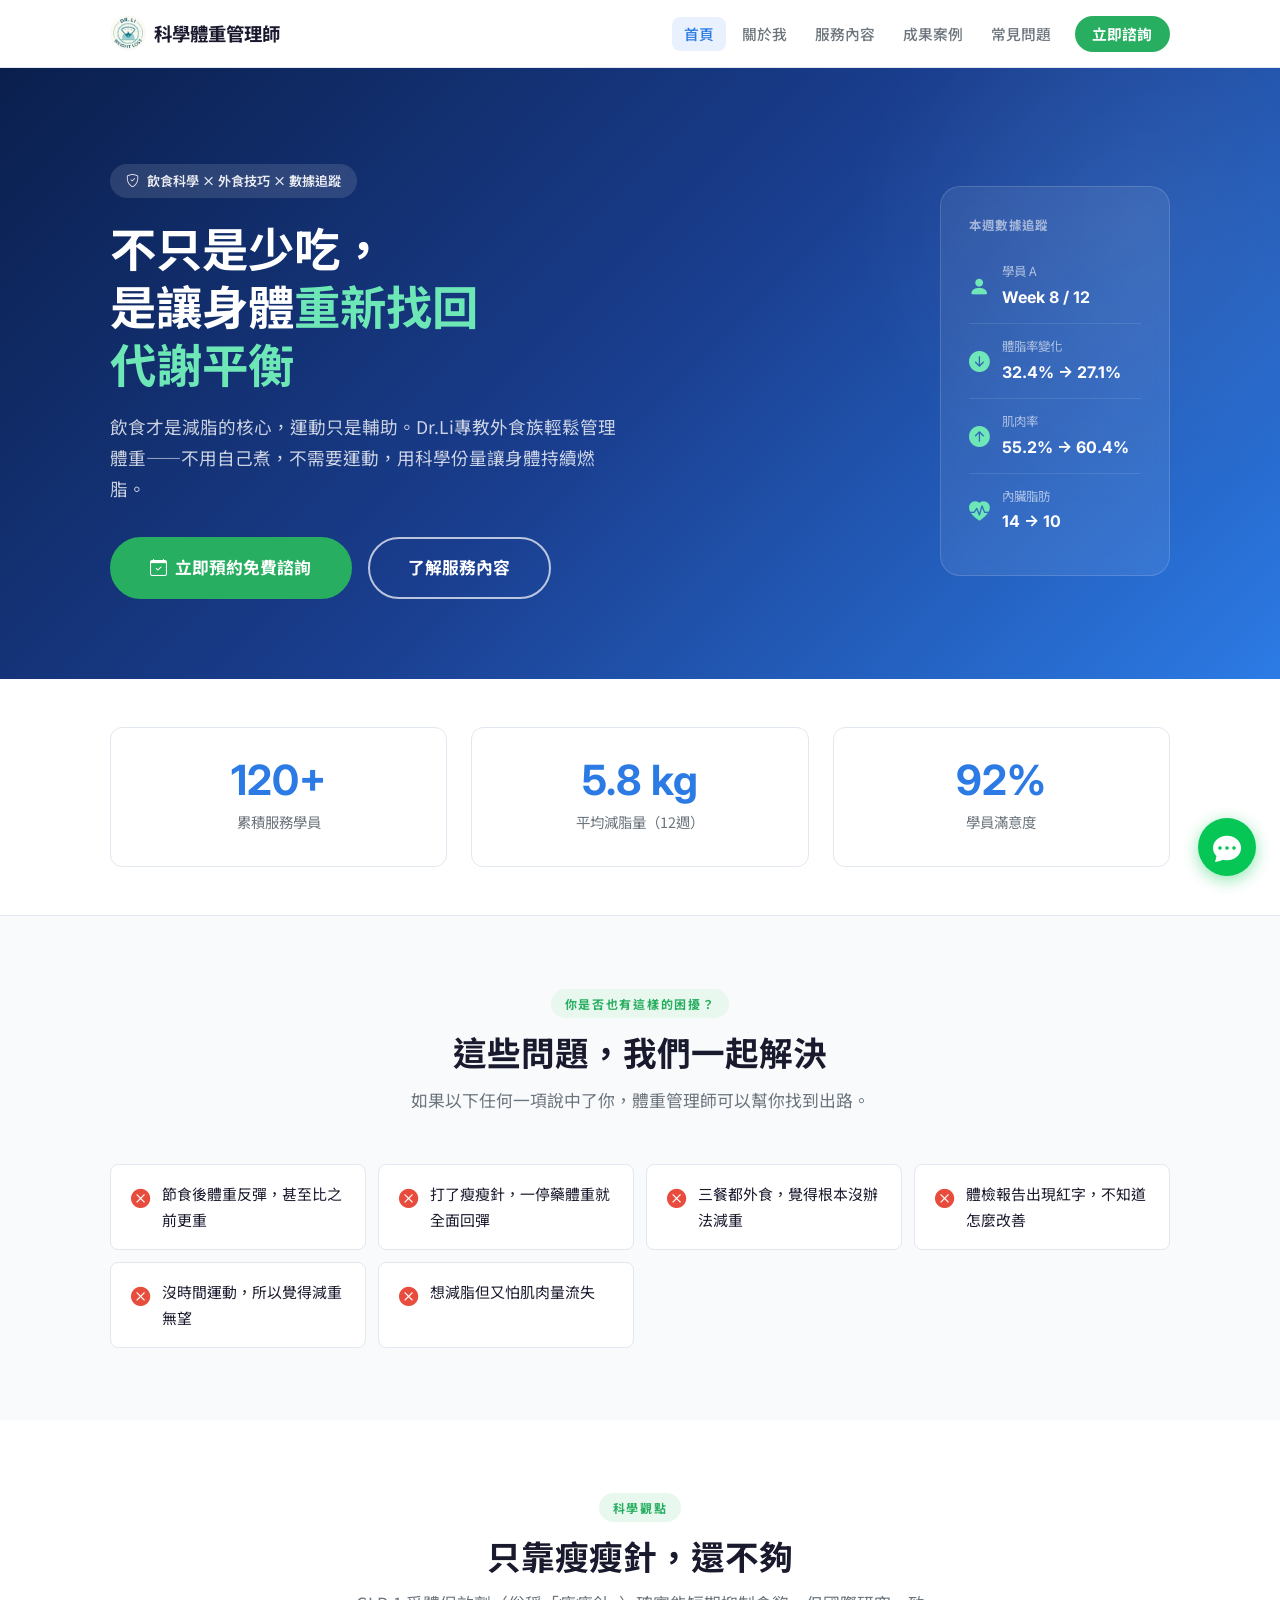
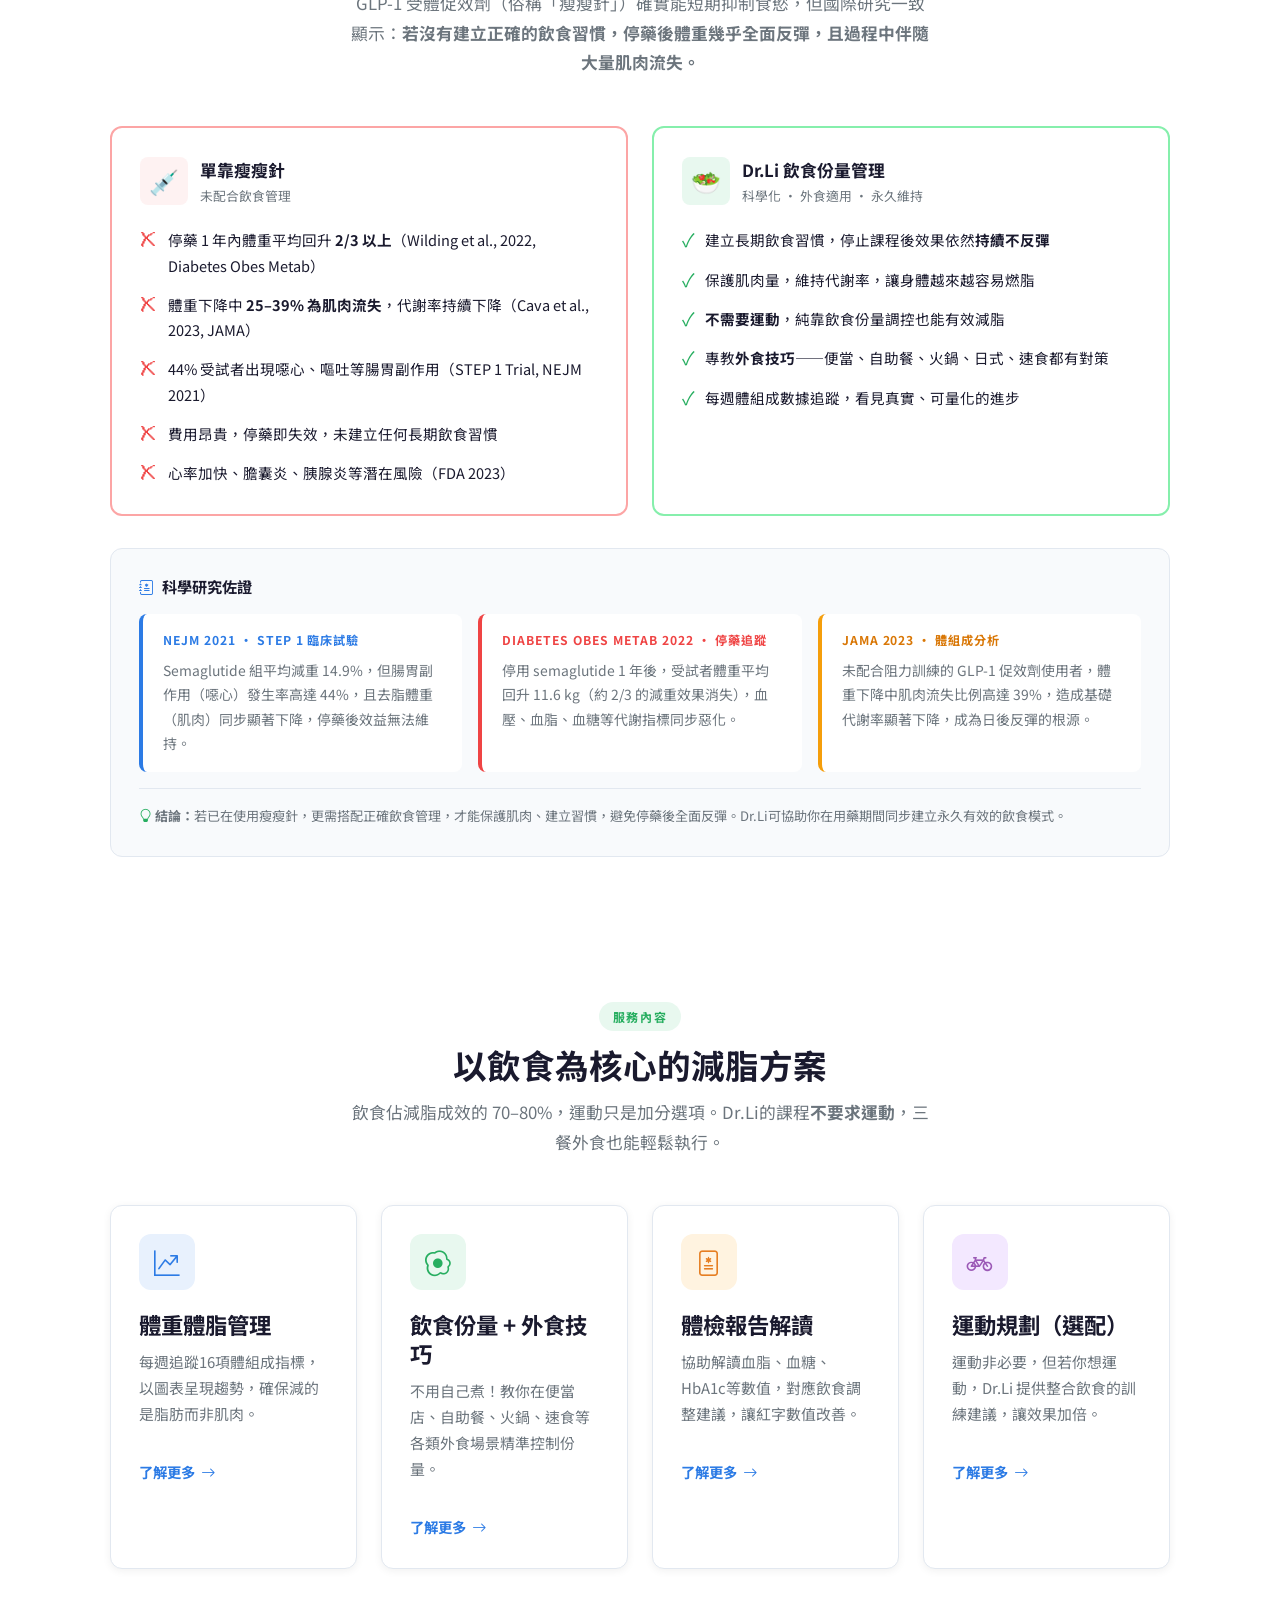
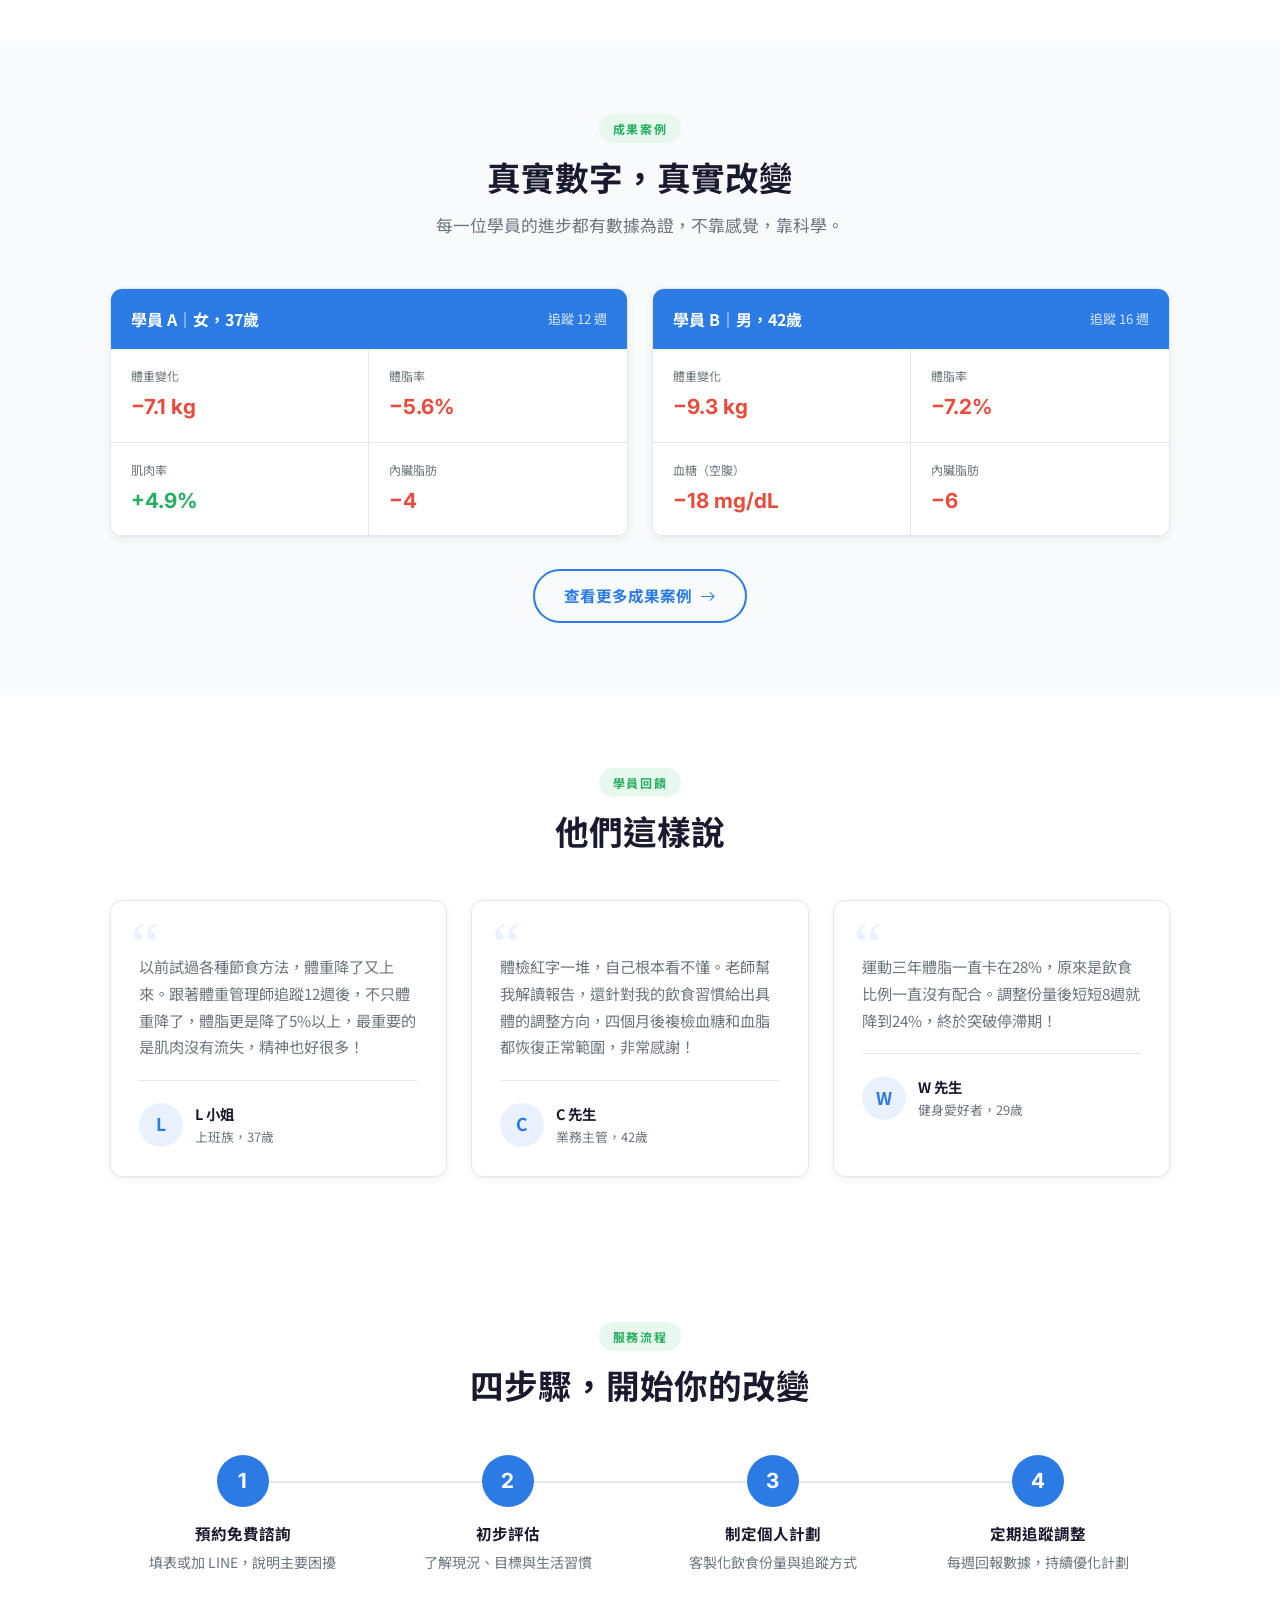
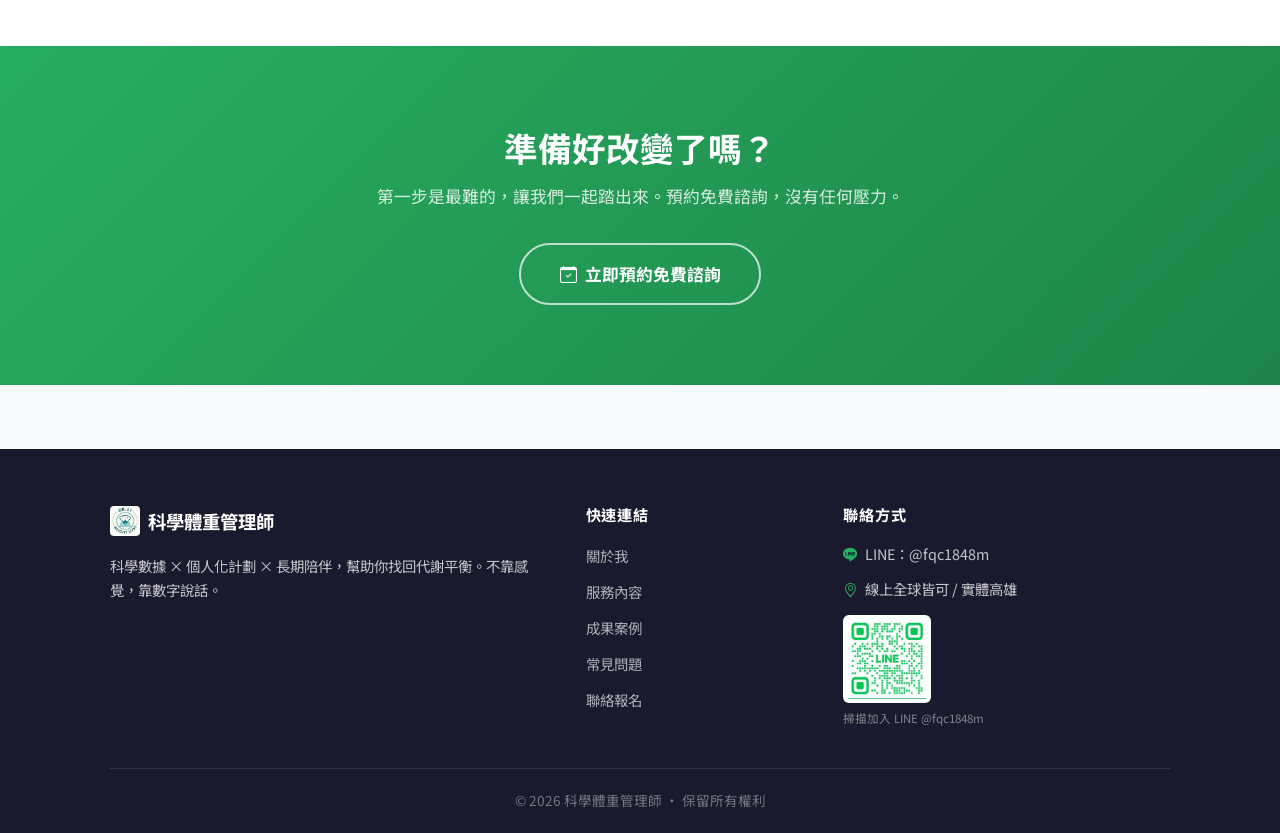
==== index.html @ 2dba0056 "初次發佈：科學體重管理師網站" ====
<!DOCTYPE html>
<html lang="zh-TW">
<head>
  <meta charset="UTF-8">
  <meta name="viewport" content="width=device-width, initial-scale=1.0">
  <meta name="description" content="Dr.Li體重管理：以飲食份量科學為核心，專教外食技巧，不強迫運動，幫助你長期維持體脂健康、遠離瘦瘦針停藥反彈。">
  <title>首頁 | 科學體重管理師</title>
  <meta property="og:title" content="Dr.Li — 不只是少吃，是找回代謝平衡">
  <meta property="og:description" content="飲食才是關鍵，運動只是輔助。Dr.Li專教外食族輕鬆減脂。">
  <link rel="preconnect" href="https://fonts.googleapis.com">
  <link href="https://fonts.googleapis.com/css2?family=Noto+Sans+TC:wght@400;500;700&family=Inter:wght@400;600;700&display=swap" rel="stylesheet">
  <link rel="stylesheet" href="https://cdn.jsdelivr.net/npm/bootstrap-icons@1.11.0/font/bootstrap-icons.css">
  <link rel="stylesheet" href="css/main.css">
  <link rel="stylesheet" href="css/components.css">
  <style>
    /* ─── Hero ─── */
    .hero {
      background: linear-gradient(135deg, #0a1f4d 0%, #1a3e8f 50%, var(--primary) 100%);
      color: #fff;
      padding: 6rem 0 5rem;
      position: relative;
      overflow: hidden;
    }
    .hero::after {
      content: '';
      position: absolute;
      width: 600px; height: 600px;
      right: -150px; top: -150px;
      background: radial-gradient(circle, rgba(255,255,255,0.06) 0%, transparent 70%);
      border-radius: 50%;
    }
    .hero-inner {
      display: grid;
      grid-template-columns: 1fr auto;
      gap: 3rem;
      align-items: center;
    }
    .hero-label {
      display: inline-flex;
      align-items: center;
      gap: 0.5rem;
      background: rgba(255,255,255,0.12);
      color: rgba(255,255,255,0.9);
      padding: 0.35rem 1rem;
      border-radius: 99px;
      font-size: 0.82rem;
      font-weight: 600;
      margin-bottom: 1.25rem;
    }
    .hero h1 {
      color: #fff;
      font-size: clamp(1.8rem, 5vw, 2.9rem);
      margin-bottom: 1.25rem;
      line-height: 1.25;
    }
    .hero h1 span { color: #6EE7B7; }
    .hero-subtitle {
      font-size: 1.1rem;
      color: rgba(255,255,255,0.78);
      margin-bottom: 2rem;
      max-width: 520px;
    }
    .hero-actions { display: flex; gap: 1rem; flex-wrap: wrap; }
    .hero-visual {
      background: rgba(255,255,255,0.08);
      border: 1px solid rgba(255,255,255,0.15);
      border-radius: var(--radius-lg);
      padding: 1.75rem;
      min-width: 230px;
      backdrop-filter: blur(8px);
    }
    .hero-visual .metric {
      display: flex;
      align-items: center;
      gap: 0.75rem;
      padding: 0.75rem 0;
      border-bottom: 1px solid rgba(255,255,255,0.1);
    }
    .hero-visual .metric:last-child { border: none; }
    .hero-visual .metric i { font-size: 1.3rem; color: #6EE7B7; }
    .hero-visual .metric .label { font-size: 0.78rem; color: rgba(255,255,255,0.6); }
    .hero-visual .metric .value { font-family: 'Inter'; font-weight: 700; color: #fff; }
    @media (max-width: 700px) {
      .hero-inner { grid-template-columns: 1fr; }
      .hero-visual { display: none; }
    }

    /* ─── Stats ─── */
    .stats-section { background: #fff; padding: 3rem 0; border-bottom: 1px solid var(--border); }
    .stats-grid { display: grid; grid-template-columns: repeat(3, 1fr); gap: 1.5rem; }
    @media (max-width: 600px) { .stats-grid { grid-template-columns: 1fr; } }

    /* ─── 問題共鳴 ─── */
    .pain-section { background: var(--bg); }

    /* ─── 服務速覽 ─── */
    .services-section { background: #fff; }
    .services-section .card-body { height: 100%; }

    /* ─── 成果預覽 ─── */
    .results-preview { background: var(--bg); }
    .results-preview-grid {
      display: grid;
      grid-template-columns: repeat(auto-fit, minmax(300px, 1fr));
      gap: 1.5rem;
      margin-bottom: 2rem;
    }
    .mini-result {
      background: var(--bg-card);
      border: 1px solid var(--border);
      border-radius: var(--radius);
      overflow: hidden;
      box-shadow: var(--shadow);
    }
    .mini-result-header {
      background: var(--primary);
      color: #fff;
      padding: 1rem 1.25rem;
      display: flex;
      justify-content: space-between;
      align-items: center;
    }
    .mini-result-header span { font-size: 0.82rem; opacity: 0.8; }
    .mini-stats {
      display: grid;
      grid-template-columns: repeat(2, 1fr);
      gap: 0;
    }
    .mini-stat {
      padding: 1rem 1.25rem;
      border-right: 1px solid var(--border);
      border-bottom: 1px solid var(--border);
    }
    .mini-stat:nth-child(even) { border-right: none; }
    .mini-stat .label { font-size: 0.75rem; color: var(--text-secondary); margin-bottom: 0.2rem; }
    .mini-stat .diff {
      font-family: 'Inter';
      font-size: 1.3rem;
      font-weight: 700;
    }
    .diff.neg { color: var(--danger); }
    .diff.pos { color: var(--accent); }

    /* ─── 流程 ─── */
    .process-section { background: #fff; }
    .step-connector {
      display: flex;
      align-items: center;
      justify-content: center;
    }
    .step-connector::after {
      content: '';
      display: block;
      height: 2px;
      width: 60%;
      background: var(--border);
      margin: 0 auto;
    }
    .steps-row {
      display: grid;
      grid-template-columns: repeat(4, 1fr);
      gap: 0;
      position: relative;
    }
    .steps-row::before {
      content: '';
      position: absolute;
      top: 26px;
      left: calc(12.5% + 26px);
      right: calc(12.5% + 26px);
      height: 2px;
      background: var(--border);
      z-index: 0;
    }
    @media (max-width: 700px) {
      .steps-row { grid-template-columns: repeat(2, 1fr); gap: 1.5rem; }
      .steps-row::before { display: none; }
    }

    /* ─── 最終CTA ─── */
    .cta-section {
      background: linear-gradient(135deg, var(--accent) 0%, #1e8449 100%);
      color: #fff;
      padding: 5rem 0;
      text-align: center;
    }
    .cta-section h2 { color: #fff; margin-bottom: 0.75rem; }
    .cta-section p  { color: rgba(255,255,255,0.82); margin-bottom: 2rem; font-size: 1.05rem; }
  </style>
</head>
<body>

<!-- ===== 導航列 ===== -->
<nav class="navbar" id="navbar">
  <div class="container">
    <a href="index.html" class="navbar-brand">
      <img src="logo.jpg" alt="科學體重管理師" class="navbar-logo">
      <span>科學體重管理師</span>
    </a>
    <button class="hamburger" id="hamburger" aria-label="開啟選單">
      <span></span><span></span><span></span>
    </button>
    <ul class="nav-links" id="navLinks">
      <li><a href="index.html">首頁</a></li>
      <li><a href="about.html">關於我</a></li>
      <li><a href="services.html">服務內容</a></li>
      <li><a href="results.html">成果案例</a></li>
      <li><a href="faq.html">常見問題</a></li>
      <li><a href="contact.html" class="nav-cta">立即諮詢</a></li>
    </ul>
  </div>
</nav>

<!-- ===== Hero ===== -->
<section class="hero">
  <div class="container">
    <div class="hero-inner">
      <div class="hero-content">
        <div class="hero-label"><i class="bi bi-shield-check"></i> 飲食科學 × 外食技巧 × 數據追蹤</div>
        <h1>不只是少吃，<br>是讓身體<span>重新找回<br>代謝平衡</span></h1>
        <p class="hero-subtitle">飲食才是減脂的核心，運動只是輔助。Dr.Li專教外食族輕鬆管理體重——不用自己煮，不需要運動，用科學份量讓身體持續燃脂。</p>
        <div class="hero-actions">
          <a href="contact.html" class="btn btn-accent btn-lg">
            <i class="bi bi-calendar-check"></i> 立即預約免費諮詢
          </a>
          <a href="services.html" class="btn btn-outline-white btn-lg">了解服務內容</a>
        </div>
      </div>
      <div class="hero-visual">
        <div style="font-size:0.78rem;color:rgba(255,255,255,0.55);font-weight:700;letter-spacing:0.1em;text-transform:uppercase;margin-bottom:0.75rem;">本週數據追蹤</div>
        <div class="metric">
          <i class="bi bi-person-fill"></i>
          <div><div class="label">學員 A</div><div class="value">Week 8 / 12</div></div>
        </div>
        <div class="metric">
          <i class="bi bi-arrow-down-circle-fill"></i>
          <div><div class="label">體脂率變化</div><div class="value">32.4% → 27.1%</div></div>
        </div>
        <div class="metric">
          <i class="bi bi-arrow-up-circle-fill"></i>
          <div><div class="label">肌肉率</div><div class="value">55.2% → 60.4%</div></div>
        </div>
        <div class="metric">
          <i class="bi bi-heart-pulse-fill"></i>
          <div><div class="label">內臟脂肪</div><div class="value">14 → 10</div></div>
        </div>
      </div>
    </div>
  </div>
</section>

<!-- ===== 數字亮點 ===== -->
<section class="stats-section">
  <div class="container">
    <div class="stats-grid">
      <div class="stat-card" data-reveal>
        <div class="stat-num num"><span data-target="120" data-suffix="+">0+</span></div>
        <div class="stat-label">累積服務學員</div>
      </div>
      <div class="stat-card" data-reveal>
        <div class="stat-num num"><span data-target="5.8" data-decimal="1" data-suffix=" kg">0 kg</span></div>
        <div class="stat-label">平均減脂量（12週）</div>
      </div>
      <div class="stat-card" data-reveal>
        <div class="stat-num num"><span data-target="92" data-suffix="%">0%</span></div>
        <div class="stat-label">學員滿意度</div>
      </div>
    </div>
  </div>
</section>

<!-- ===== 問題共鳴 ===== -->
<section class="pain-section">
  <div class="container">
    <div class="section-header" data-reveal>
      <span class="label">你是否也有這樣的困擾？</span>
      <h2>這些問題，我們一起解決</h2>
      <p>如果以下任何一項說中了你，體重管理師可以幫你找到出路。</p>
    </div>
    <div class="checklist" data-reveal>
      <div class="checklist-item"><i class="bi bi-x-circle-fill"></i><span>節食後體重反彈，甚至比之前更重</span></div>
      <div class="checklist-item"><i class="bi bi-x-circle-fill"></i><span>打了瘦瘦針，一停藥體重就全面回彈</span></div>
      <div class="checklist-item"><i class="bi bi-x-circle-fill"></i><span>三餐都外食，覺得根本沒辦法減重</span></div>
      <div class="checklist-item"><i class="bi bi-x-circle-fill"></i><span>體檢報告出現紅字，不知道怎麼改善</span></div>
      <div class="checklist-item"><i class="bi bi-x-circle-fill"></i><span>沒時間運動，所以覺得減重無望</span></div>
      <div class="checklist-item"><i class="bi bi-x-circle-fill"></i><span>想減脂但又怕肌肉量流失</span></div>
    </div>
  </div>
</section>

<!-- ===== 瘦瘦針 vs 飲食管理 ===== -->
<section style="background:#fff; padding:4.5rem 0;">
  <div class="container">
    <div class="section-header" data-reveal>
      <span class="label">科學觀點</span>
      <h2>只靠瘦瘦針，還不夠</h2>
      <p>GLP-1 受體促效劑（俗稱「瘦瘦針」）確實能短期抑制食慾，但國際研究一致顯示：<strong>若沒有建立正確的飲食習慣，停藥後體重幾乎全面反彈，且過程中伴隨大量肌肉流失。</strong></p>
    </div>

    <div class="grid-2" style="margin-bottom:2rem;" data-reveal>
      <!-- 瘦瘦針 缺點卡 -->
      <div style="background:#fff;border:2px solid #fca5a5;border-radius:var(--radius);padding:1.75rem;">
        <div style="display:flex;align-items:center;gap:0.75rem;margin-bottom:1.25rem;">
          <div style="width:48px;height:48px;background:#fef2f2;border-radius:var(--radius-sm);display:flex;align-items:center;justify-content:center;font-size:1.5rem;">💉</div>
          <div>
            <div style="font-weight:700;font-size:1.05rem;">單靠瘦瘦針</div>
            <div style="font-size:0.8rem;color:var(--text-secondary);">未配合飲食管理</div>
          </div>
        </div>
        <ul style="list-style:none;display:flex;flex-direction:column;gap:0.85rem;">
          <li style="display:flex;gap:0.65rem;font-size:0.91rem;align-items:flex-start;"><span style="color:#ef4444;font-size:1.15rem;line-height:1.4;">✗</span><span>停藥 1 年內體重平均回升 <strong>2/3 以上</strong>（Wilding et al., 2022, Diabetes Obes Metab）</span></li>
          <li style="display:flex;gap:0.65rem;font-size:0.91rem;align-items:flex-start;"><span style="color:#ef4444;font-size:1.15rem;line-height:1.4;">✗</span><span>體重下降中 <strong>25–39% 為肌肉流失</strong>，代謝率持續下降（Cava et al., 2023, JAMA）</span></li>
          <li style="display:flex;gap:0.65rem;font-size:0.91rem;align-items:flex-start;"><span style="color:#ef4444;font-size:1.15rem;line-height:1.4;">✗</span><span>44% 受試者出現噁心、嘔吐等腸胃副作用（STEP 1 Trial, NEJM 2021）</span></li>
          <li style="display:flex;gap:0.65rem;font-size:0.91rem;align-items:flex-start;"><span style="color:#ef4444;font-size:1.15rem;line-height:1.4;">✗</span><span>費用昂貴，停藥即失效，未建立任何長期飲食習慣</span></li>
          <li style="display:flex;gap:0.65rem;font-size:0.91rem;align-items:flex-start;"><span style="color:#ef4444;font-size:1.15rem;line-height:1.4;">✗</span><span>心率加快、膽囊炎、胰腺炎等潛在風險（FDA 2023）</span></li>
        </ul>
      </div>

      <!-- Dr.Li 飲食管理 優點卡 -->
      <div style="background:#fff;border:2px solid #86efac;border-radius:var(--radius);padding:1.75rem;">
        <div style="display:flex;align-items:center;gap:0.75rem;margin-bottom:1.25rem;">
          <div style="width:48px;height:48px;background:var(--accent-light);border-radius:var(--radius-sm);display:flex;align-items:center;justify-content:center;font-size:1.5rem;">🥗</div>
          <div>
            <div style="font-weight:700;font-size:1.05rem;">Dr.Li 飲食份量管理</div>
            <div style="font-size:0.8rem;color:var(--text-secondary);">科學化 · 外食適用 · 永久維持</div>
          </div>
        </div>
        <ul style="list-style:none;display:flex;flex-direction:column;gap:0.85rem;">
          <li style="display:flex;gap:0.65rem;font-size:0.91rem;align-items:flex-start;"><span style="color:var(--accent);font-size:1.15rem;line-height:1.4;">✓</span><span>建立長期飲食習慣，停止課程後效果依然<strong>持續不反彈</strong></span></li>
          <li style="display:flex;gap:0.65rem;font-size:0.91rem;align-items:flex-start;"><span style="color:var(--accent);font-size:1.15rem;line-height:1.4;">✓</span><span>保護肌肉量，維持代謝率，讓身體越來越容易燃脂</span></li>
          <li style="display:flex;gap:0.65rem;font-size:0.91rem;align-items:flex-start;"><span style="color:var(--accent);font-size:1.15rem;line-height:1.4;">✓</span><span><strong>不需要運動</strong>，純靠飲食份量調控也能有效減脂</span></li>
          <li style="display:flex;gap:0.65rem;font-size:0.91rem;align-items:flex-start;"><span style="color:var(--accent);font-size:1.15rem;line-height:1.4;">✓</span><span>專教<strong>外食技巧</strong>——便當、自助餐、火鍋、日式、速食都有對策</span></li>
          <li style="display:flex;gap:0.65rem;font-size:0.91rem;align-items:flex-start;"><span style="color:var(--accent);font-size:1.15rem;line-height:1.4;">✓</span><span>每週體組成數據追蹤，看見真實、可量化的進步</span></li>
        </ul>
      </div>
    </div>

    <!-- 科學佐證卡片區 -->
    <div style="background:var(--bg);border:1px solid var(--border);border-radius:var(--radius);padding:1.75rem;" data-reveal>
      <h3 style="font-size:0.95rem;margin-bottom:1.1rem;display:flex;align-items:center;gap:0.5rem;"><i class="bi bi-journal-medical" style="color:var(--primary)"></i> 科學研究佐證</h3>
      <div style="display:grid;grid-template-columns:repeat(auto-fit,minmax(260px,1fr));gap:1rem;">
        <div style="background:#fff;border-radius:var(--radius-sm);padding:1rem 1.25rem;border-left:4px solid var(--primary);">
          <div style="font-size:0.76rem;font-weight:700;color:var(--primary);margin-bottom:0.4rem;text-transform:uppercase;letter-spacing:0.08em;">NEJM 2021 · STEP 1 臨床試驗</div>
          <p style="font-size:0.87rem;color:var(--text-secondary);margin:0;">Semaglutide 組平均減重 14.9%，但腸胃副作用（噁心）發生率高達 44%，且去脂體重（肌肉）同步顯著下降，停藥後效益無法維持。</p>
        </div>
        <div style="background:#fff;border-radius:var(--radius-sm);padding:1rem 1.25rem;border-left:4px solid #ef4444;">
          <div style="font-size:0.76rem;font-weight:700;color:#ef4444;margin-bottom:0.4rem;text-transform:uppercase;letter-spacing:0.08em;">Diabetes Obes Metab 2022 · 停藥追蹤</div>
          <p style="font-size:0.87rem;color:var(--text-secondary);margin:0;">停用 semaglutide 1 年後，受試者體重平均回升 11.6 kg（約 2/3 的減重效果消失），血壓、血脂、血糖等代謝指標同步惡化。</p>
        </div>
        <div style="background:#fff;border-radius:var(--radius-sm);padding:1rem 1.25rem;border-left:4px solid #f59e0b;">
          <div style="font-size:0.76rem;font-weight:700;color:#d97706;margin-bottom:0.4rem;text-transform:uppercase;letter-spacing:0.08em;">JAMA 2023 · 體組成分析</div>
          <p style="font-size:0.87rem;color:var(--text-secondary);margin:0;">未配合阻力訓練的 GLP-1 促效劑使用者，體重下降中肌肉流失比例高達 39%，造成基礎代謝率顯著下降，成為日後反彈的根源。</p>
        </div>
      </div>
      <p style="font-size:0.82rem;color:var(--text-secondary);margin-top:1rem;margin-bottom:0;padding-top:1rem;border-top:1px solid var(--border);">
        <i class="bi bi-lightbulb" style="color:var(--accent)"></i>
        <strong>結論：</strong>若已在使用瘦瘦針，更需搭配正確飲食管理，才能保護肌肉、建立習慣，避免停藥後全面反彈。Dr.Li可協助你在用藥期間同步建立永久有效的飲食模式。
      </p>
    </div>
  </div>
</section>

<!-- ===== 四大服務速覽 ===== -->
<section class="services-section">
  <div class="container">
    <div class="section-header" data-reveal>
      <span class="label">服務內容</span>
      <h2>以飲食為核心的減脂方案</h2>
      <p>飲食佔減脂成效的 70–80%，運動只是加分選項。Dr.Li的課程<strong>不要求運動</strong>，三餐外食也能輕鬆執行。</p>
    </div>
    <div class="grid-4">
      <div class="card service-card" data-reveal>
        <div class="card-body">
          <div class="service-icon"><i class="bi bi-graph-up-arrow"></i></div>
          <h3>體重體脂管理</h3>
          <p>每週追蹤16項體組成指標，以圖表呈現趨勢，確保減的是脂肪而非肌肉。</p>
          <a href="services.html#weight" class="learn-more">了解更多 <i class="bi bi-arrow-right"></i></a>
        </div>
      </div>
      <div class="card service-card" data-reveal>
        <div class="card-body">
          <div class="service-icon" style="background:var(--accent-light);color:var(--accent)"><i class="bi bi-egg-fried"></i></div>
          <h3>飲食份量 + 外食技巧</h3>
          <p>不用自己煮！教你在便當店、自助餐、火鍋、速食等各類外食場景精準控制份量。</p>
          <a href="services.html#diet" class="learn-more">了解更多 <i class="bi bi-arrow-right"></i></a>
        </div>
      </div>
      <div class="card service-card" data-reveal>
        <div class="card-body">
          <div class="service-icon" style="background:#fff3e0;color:#e67e22"><i class="bi bi-file-medical"></i></div>
          <h3>體檢報告解讀</h3>
          <p>協助解讀血脂、血糖、HbA1c等數值，對應飲食調整建議，讓紅字數值改善。</p>
          <a href="services.html#health" class="learn-more">了解更多 <i class="bi bi-arrow-right"></i></a>
        </div>
      </div>
      <div class="card service-card" data-reveal>
        <div class="card-body">
          <div class="service-icon" style="background:#f3e8ff;color:#9b59b6"><i class="bi bi-bicycle"></i></div>
          <h3>運動規劃（選配）</h3>
          <p>運動非必要，但若你想運動，Dr.Li 提供整合飲食的訓練建議，讓效果加倍。</p>
          <a href="services.html#exercise" class="learn-more">了解更多 <i class="bi bi-arrow-right"></i></a>
        </div>
      </div>
    </div>
  </div>
</section>

<!-- ===== 成果預覽 ===== -->
<section class="results-preview">
  <div class="container">
    <div class="section-header" data-reveal>
      <span class="label">成果案例</span>
      <h2>真實數字，真實改變</h2>
      <p>每一位學員的進步都有數據為證，不靠感覺，靠科學。</p>
    </div>
    <div class="results-preview-grid">
      <div class="mini-result" data-reveal>
        <div class="mini-result-header">
          <strong>學員 A｜女，37歲</strong>
          <span>追蹤 12 週</span>
        </div>
        <div class="mini-stats">
          <div class="mini-stat"><div class="label">體重變化</div><div class="diff neg num">−7.1 kg</div></div>
          <div class="mini-stat"><div class="label">體脂率</div><div class="diff neg num">−5.6%</div></div>
          <div class="mini-stat"><div class="label">肌肉率</div><div class="diff pos num">+4.9%</div></div>
          <div class="mini-stat"><div class="label">內臟脂肪</div><div class="diff neg num">−4</div></div>
        </div>
      </div>
      <div class="mini-result" data-reveal>
        <div class="mini-result-header">
          <strong>學員 B｜男，42歲</strong>
          <span>追蹤 16 週</span>
        </div>
        <div class="mini-stats">
          <div class="mini-stat"><div class="label">體重變化</div><div class="diff neg num">−9.3 kg</div></div>
          <div class="mini-stat"><div class="label">體脂率</div><div class="diff neg num">−7.2%</div></div>
          <div class="mini-stat"><div class="label">血糖（空腹）</div><div class="diff neg num">−18 mg/dL</div></div>
          <div class="mini-stat"><div class="label">內臟脂肪</div><div class="diff neg num">−6</div></div>
        </div>
      </div>
    </div>
    <div class="text-center" data-reveal>
      <a href="results.html" class="btn btn-outline">查看更多成果案例 <i class="bi bi-arrow-right"></i></a>
    </div>
  </div>
</section>

<!-- ===== 學員見證 ===== -->
<section style="background:#fff; padding: 4.5rem 0;">
  <div class="container">
    <div class="section-header" data-reveal>
      <span class="label">學員回饋</span>
      <h2>他們這樣說</h2>
    </div>
    <div class="grid-3">
      <div class="testimonial-card" data-reveal>
        <p>以前試過各種節食方法，體重降了又上來。跟著體重管理師追蹤12週後，不只體重降了，體脂更是降了5%以上，最重要的是肌肉沒有流失，精神也好很多！</p>
        <div class="testimonial-author">
          <div class="author-avatar">L</div>
          <div class="author-info">
            <div class="name">L 小姐</div>
            <div class="meta">上班族，37歲</div>
          </div>
        </div>
      </div>
      <div class="testimonial-card" data-reveal>
        <p>體檢紅字一堆，自己根本看不懂。老師幫我解讀報告，還針對我的飲食習慣給出具體的調整方向，四個月後複檢血糖和血脂都恢復正常範圍，非常感謝！</p>
        <div class="testimonial-author">
          <div class="author-avatar">C</div>
          <div class="author-info">
            <div class="name">C 先生</div>
            <div class="meta">業務主管，42歲</div>
          </div>
        </div>
      </div>
      <div class="testimonial-card" data-reveal>
        <p>運動三年體脂一直卡在28%，原來是飲食比例一直沒有配合。調整份量後短短8週就降到24%，終於突破停滯期！</p>
        <div class="testimonial-author">
          <div class="author-avatar">W</div>
          <div class="author-info">
            <div class="name">W 先生</div>
            <div class="meta">健身愛好者，29歲</div>
          </div>
        </div>
      </div>
    </div>
  </div>
</section>

<!-- ===== 服務流程 ===== -->
<section class="process-section">
  <div class="container">
    <div class="section-header" data-reveal>
      <span class="label">服務流程</span>
      <h2>四步驟，開始你的改變</h2>
    </div>
    <div class="steps-row" data-reveal>
      <div class="step">
        <div class="step-num">1</div>
        <h4>預約免費諮詢</h4>
        <p class="text-muted" style="font-size:0.88rem">填表或加 LINE，說明主要困擾</p>
      </div>
      <div class="step">
        <div class="step-num">2</div>
        <h4>初步評估</h4>
        <p class="text-muted" style="font-size:0.88rem">了解現況、目標與生活習慣</p>
      </div>
      <div class="step">
        <div class="step-num">3</div>
        <h4>制定個人計劃</h4>
        <p class="text-muted" style="font-size:0.88rem">客製化飲食份量與追蹤方式</p>
      </div>
      <div class="step">
        <div class="step-num">4</div>
        <h4>定期追蹤調整</h4>
        <p class="text-muted" style="font-size:0.88rem">每週回報數據，持續優化計劃</p>
      </div>
    </div>
  </div>
</section>

<!-- ===== 最終 CTA ===== -->
<section class="cta-section">
  <div class="container" data-reveal>
    <h2>準備好改變了嗎？</h2>
    <p>第一步是最難的，讓我們一起踏出來。預約免費諮詢，沒有任何壓力。</p>
    <a href="contact.html" class="btn btn-outline-white btn-lg">
      <i class="bi bi-calendar-check"></i> 立即預約免費諮詢
    </a>
  </div>
</section>

<!-- ===== 頁尾 ===== -->
<footer class="footer">
  <div class="container">
    <div class="footer-grid">
      <div class="footer-brand">
        <a href="index.html" class="footer-logo"><img src="logo.jpg" alt="科學體重管理師" class="footer-logo-img"> 科學體重管理師</a>
        <p>科學數據 × 個人化計劃 × 長期陪伴，幫助你找回代謝平衡。不靠感覺，靠數字說話。</p>
      </div>
      <div class="footer-links">
        <h4>快速連結</h4>
        <ul>
          <li><a href="about.html">關於我</a></li>
          <li><a href="services.html">服務內容</a></li>
          <li><a href="results.html">成果案例</a></li>
          <li><a href="faq.html">常見問題</a></li>
          <li><a href="contact.html">聯絡報名</a></li>
        </ul>
      </div>
      <div class="footer-contact">
        <h4>聯絡方式</h4>
        <p><i class="bi bi-line"></i> LINE：@fqc1848m</p>

        <p><i class="bi bi-geo-alt"></i> 線上全球皆可 / 實體高雄</p>
        <div style="margin-top:0.85rem;">
          <img src="qrcode.jpg" alt="掃描加入 LINE @fqc1848m" style="width:88px;height:88px;object-fit:contain;background:#fff;border-radius:6px;padding:4px;display:block;">
          <div style="font-size:0.72rem;color:rgba(255,255,255,0.45);margin-top:0.35rem;">掃描加入 LINE @fqc1848m</div>
        </div>
      </div>
    </div>
    <div class="footer-bottom">© 2026 科學體重管理師 · 保留所有權利</div>
  </div>
</footer>

<a href="https://line.me/R/ti/p/@fqc1848m" target="_blank" rel="noopener" class="line-fab" title="LINE @fqc1848m">
  <i class="bi bi-chat-dots-fill"></i>
</a>

<script src="js/main.js"></script>
</body>
</html>
---- css/main.css ----
/* =====================
   CSS 變數 & 基礎重置
   ===================== */
:root {
  --primary:       #2C7BE5;
  --primary-dark:  #1a5fc4;
  --primary-light: #e8f1fd;
  --accent:        #27AE60;
  --accent-dark:   #1e8449;
  --accent-light:  #e8f8ef;
  --danger:        #E74C3C;
  --danger-light:  #fdecea;
  --bg:            #F8FAFC;
  --bg-card:       #ffffff;
  --text-primary:  #1A1A2E;
  --text-secondary:#6C757D;
  --border:        #E2E8F0;
  --shadow:        0 2px 8px rgba(0,0,0,0.06);
  --shadow-md:     0 4px 16px rgba(0,0,0,0.09);
  --shadow-lg:     0 8px 32px rgba(0,0,0,0.13);
  --radius:        12px;
  --radius-sm:     8px;
  --radius-lg:     20px;
  --transition:    all 0.3s ease;
  --navbar-h:      68px;
}

*, *::before, *::after {
  box-sizing: border-box;
  margin: 0;
  padding: 0;
}

html { scroll-behavior: smooth; font-size: 16px; }

body {
  font-family: 'Noto Sans TC', sans-serif;
  color: var(--text-primary);
  background-color: var(--bg);
  line-height: 1.75;
  padding-top: var(--navbar-h);
}

/* =====================
   排版
   ===================== */
h1, h2, h3, h4, h5, h6 {
  font-weight: 700;
  line-height: 1.3;
  color: var(--text-primary);
}
h1 { font-size: clamp(1.9rem, 5vw, 3rem); }
h2 { font-size: clamp(1.4rem, 4vw, 2.1rem); }
h3 { font-size: clamp(1.05rem, 3vw, 1.4rem); }

p { margin-bottom: 1rem; }
p:last-child { margin-bottom: 0; }

a { color: var(--primary); text-decoration: none; transition: var(--transition); }
a:hover { color: var(--primary-dark); }

img { max-width: 100%; height: auto; display: block; }

ul, ol { list-style: none; }

/* =====================
   容器 & 版面
   ===================== */
.container {
  width: 100%;
  max-width: 1100px;
  margin: 0 auto;
  padding: 0 1.25rem;
}

section { padding: 4.5rem 0; }

.section-header {
  text-align: center;
  margin-bottom: 3rem;
}
.section-header .label {
  display: inline-block;
  font-size: 0.75rem;
  font-weight: 700;
  letter-spacing: 0.14em;
  text-transform: uppercase;
  color: var(--accent);
  background: var(--accent-light);
  padding: 0.25rem 0.85rem;
  border-radius: 99px;
  margin-bottom: 0.75rem;
}
.section-header h2 { margin-bottom: 0.75rem; }
.section-header p {
  color: var(--text-secondary);
  font-size: 1.05rem;
  max-width: 580px;
  margin: 0 auto;
}

/* 網格 */
.grid-2 { display: grid; grid-template-columns: repeat(auto-fit, minmax(300px, 1fr)); gap: 1.5rem; }
.grid-3 { display: grid; grid-template-columns: repeat(auto-fit, minmax(250px, 1fr)); gap: 1.5rem; }
.grid-4 { display: grid; grid-template-columns: repeat(auto-fit, minmax(210px, 1fr)); gap: 1.5rem; }

/* 工具類 */
.text-center  { text-align: center; }
.text-muted   { color: var(--text-secondary); }
.highlight    { color: var(--accent); }
.highlight-blue{ color: var(--primary); }

.mt-1 { margin-top: 0.5rem; }
.mt-2 { margin-top: 1rem; }
.mt-3 { margin-top: 1.5rem; }
.mt-4 { margin-top: 2rem; }
.mb-1 { margin-bottom: 0.5rem; }
.mb-2 { margin-bottom: 1rem; }
.mb-3 { margin-bottom: 1.5rem; }
.mb-4 { margin-bottom: 2rem; }

/* =====================
   數字字型（Inter）
   ===================== */
.num {
  font-family: 'Inter', sans-serif;
  font-weight: 700;
}

/* =====================
   頁面頂部橫幅
   ===================== */
.page-banner {
  background: linear-gradient(135deg, #0f2b5b 0%, var(--primary) 100%);
  color: #fff;
  padding: 3.5rem 0 2.5rem;
  text-align: center;
}
.page-banner h1 { color: #fff; margin-bottom: 0.5rem; }
.page-banner p  { color: rgba(255,255,255,0.8); font-size: 1.05rem; margin: 0; }

/* =====================
   Scroll Reveal
   ===================== */
[data-reveal] {
  opacity: 0;
  transform: translateY(24px);
  transition: opacity 0.6s ease, transform 0.6s ease;
}
[data-reveal].visible {
  opacity: 1;
  transform: translateY(0);
}

/* =====================
   RWD 輔助
   ===================== */
@media (max-width: 768px) {
  section { padding: 3rem 0; }
  .section-header { margin-bottom: 2rem; }
}
---- css/components.css ----
/* =====================
   導航列 Navbar
   ===================== */
.navbar {
  position: fixed;
  top: 0; left: 0; right: 0;
  z-index: 1000;
  height: var(--navbar-h);
  background: rgba(255,255,255,0.97);
  backdrop-filter: blur(8px);
  border-bottom: 1px solid var(--border);
  transition: box-shadow 0.3s ease;
}
.navbar.scrolled { box-shadow: var(--shadow-md); }

.navbar .container {
  display: flex;
  align-items: center;
  justify-content: space-between;
  height: 100%;
}

.navbar-brand {
  display: flex;
  align-items: center;
  gap: 0.5rem;
  font-size: 1.15rem;
  font-weight: 700;
  color: var(--text-primary);
}
.navbar-brand:hover { color: var(--primary); }
.navbar-brand i {
  font-size: 1.5rem;
  color: var(--primary);
}
.navbar-logo {
  height: 36px;
  width: auto;
  object-fit: contain;
  border-radius: 6px;
}
.footer-logo-img {
  height: 30px;
  width: auto;
  object-fit: contain;
  border-radius: 4px;
}

.nav-links {
  display: flex;
  align-items: center;
  gap: 0.25rem;
}
.nav-links li a {
  color: var(--text-secondary);
  font-size: 0.92rem;
  font-weight: 500;
  padding: 0.4rem 0.75rem;
  border-radius: var(--radius-sm);
  transition: var(--transition);
}
.nav-links li a:hover,
.nav-links li a.active {
  color: var(--primary);
  background: var(--primary-light);
}
.nav-links .nav-cta {
  background: var(--accent) !important;
  color: #fff !important;
  padding: 0.45rem 1.1rem !important;
  border-radius: 99px !important;
  font-weight: 700 !important;
  margin-left: 0.5rem;
}
.nav-links .nav-cta:hover {
  background: var(--accent-dark) !important;
  color: #fff !important;
}

/* 漢堡選單 */
.hamburger {
  display: none;
  flex-direction: column;
  gap: 5px;
  background: none;
  border: none;
  cursor: pointer;
  padding: 0.4rem;
}
.hamburger span {
  display: block;
  width: 24px; height: 2.5px;
  background: var(--text-primary);
  border-radius: 2px;
  transition: var(--transition);
}
.hamburger.open span:nth-child(1) { transform: translateY(7.5px) rotate(45deg); }
.hamburger.open span:nth-child(2) { opacity: 0; }
.hamburger.open span:nth-child(3) { transform: translateY(-7.5px) rotate(-45deg); }

@media (max-width: 820px) {
  .hamburger { display: flex; }
  .nav-links {
    position: fixed;
    top: var(--navbar-h); left: 0; right: 0;
    background: #fff;
    flex-direction: column;
    align-items: stretch;
    padding: 1rem 1.25rem 1.5rem;
    gap: 0.25rem;
    border-bottom: 1px solid var(--border);
    box-shadow: var(--shadow-md);
    transform: translateY(-110%);
    transition: transform 0.3s ease;
  }
  .nav-links.open { transform: translateY(0); }
  .nav-links li a { padding: 0.65rem 1rem; border-radius: var(--radius-sm); font-size: 1rem; }
  .nav-links .nav-cta { margin-left: 0; text-align: center; }
}

/* =====================
   頁尾 Footer
   ===================== */
.footer {
  background: var(--text-primary);
  color: rgba(255,255,255,0.75);
  padding: 3.5rem 0 0;
  margin-top: 4rem;
}
.footer-grid {
  display: grid;
  grid-template-columns: 2fr 1fr 1.5fr;
  gap: 2.5rem;
  padding-bottom: 2.5rem;
}
.footer-logo {
  display: flex;
  align-items: center;
  gap: 0.5rem;
  font-size: 1.15rem;
  font-weight: 700;
  color: #fff;
  margin-bottom: 1rem;
}
.footer-logo i { color: var(--accent); }
.footer-brand p { font-size: 0.9rem; line-height: 1.7; }

.footer h4 {
  color: #fff;
  font-size: 0.95rem;
  font-weight: 700;
  margin-bottom: 1rem;
  text-transform: uppercase;
  letter-spacing: 0.06em;
}
.footer-links ul li { margin-bottom: 0.5rem; }
.footer-links ul li a {
  color: rgba(255,255,255,0.65);
  font-size: 0.9rem;
  transition: var(--transition);
}
.footer-links ul li a:hover { color: var(--accent); }

.footer-contact p {
  font-size: 0.9rem;
  display: flex;
  align-items: center;
  gap: 0.5rem;
  margin-bottom: 0.6rem;
}
.footer-contact i { color: var(--accent); }

.footer-bottom {
  border-top: 1px solid rgba(255,255,255,0.1);
  padding: 1.25rem 0;
  text-align: center;
  font-size: 0.85rem;
  color: rgba(255,255,255,0.4);
}

@media (max-width: 768px) {
  .footer-grid { grid-template-columns: 1fr; gap: 2rem; }
  .footer { margin-top: 2.5rem; }
}

/* =====================
   按鈕
   ===================== */
.btn {
  display: inline-flex;
  align-items: center;
  justify-content: center;
  gap: 0.5rem;
  padding: 0.7rem 1.8rem;
  border-radius: 99px;
  font-size: 0.97rem;
  font-weight: 700;
  border: 2px solid transparent;
  cursor: pointer;
  transition: var(--transition);
  font-family: inherit;
  text-decoration: none;
  white-space: nowrap;
}
.btn-primary {
  background: var(--primary);
  color: #fff;
  border-color: var(--primary);
}
.btn-primary:hover {
  background: var(--primary-dark);
  border-color: var(--primary-dark);
  color: #fff;
  transform: translateY(-2px);
  box-shadow: 0 6px 20px rgba(44,123,229,0.35);
}
.btn-accent {
  background: var(--accent);
  color: #fff;
  border-color: var(--accent);
}
.btn-accent:hover {
  background: var(--accent-dark);
  border-color: var(--accent-dark);
  color: #fff;
  transform: translateY(-2px);
  box-shadow: 0 6px 20px rgba(39,174,96,0.35);
}
.btn-outline {
  background: transparent;
  color: var(--primary);
  border-color: var(--primary);
}
.btn-outline:hover {
  background: var(--primary);
  color: #fff;
  transform: translateY(-2px);
}
.btn-outline-white {
  background: transparent;
  color: #fff;
  border-color: rgba(255,255,255,0.7);
}
.btn-outline-white:hover {
  background: rgba(255,255,255,0.15);
  color: #fff;
}
.btn-lg { padding: 0.9rem 2.4rem; font-size: 1.05rem; }
.btn-sm { padding: 0.45rem 1.1rem; font-size: 0.85rem; }

/* =====================
   卡片
   ===================== */
.card {
  background: var(--bg-card);
  border-radius: var(--radius);
  box-shadow: var(--shadow);
  border: 1px solid var(--border);
  transition: var(--transition);
  overflow: hidden;
}
.card:hover {
  box-shadow: var(--shadow-lg);
  transform: translateY(-4px);
}
.card-body { padding: 1.75rem; }

/* 服務卡片 */
.service-card .service-icon {
  width: 56px; height: 56px;
  background: var(--primary-light);
  border-radius: var(--radius);
  display: flex;
  align-items: center;
  justify-content: center;
  font-size: 1.6rem;
  color: var(--primary);
  margin-bottom: 1.25rem;
}
.service-card h3 { margin-bottom: 0.6rem; }
.service-card p  { color: var(--text-secondary); font-size: 0.93rem; }
.service-card .learn-more {
  display: inline-flex;
  align-items: center;
  gap: 0.35rem;
  color: var(--primary);
  font-size: 0.9rem;
  font-weight: 700;
  margin-top: 1rem;
}
.service-card .learn-more:hover { gap: 0.55rem; }

/* 統計數字卡片 */
.stat-card {
  text-align: center;
  padding: 2rem 1.5rem;
  background: var(--bg-card);
  border-radius: var(--radius);
  border: 1px solid var(--border);
}
.stat-card .stat-num {
  font-family: 'Inter', sans-serif;
  font-size: 2.6rem;
  font-weight: 700;
  color: var(--primary);
  line-height: 1;
  margin-bottom: 0.5rem;
}
.stat-card .stat-num .unit { font-size: 1.4rem; }
.stat-card .stat-label { font-size: 0.9rem; color: var(--text-secondary); }

/* 見證卡片 */
.testimonial-card {
  background: var(--bg-card);
  border-radius: var(--radius);
  padding: 1.75rem;
  border: 1px solid var(--border);
  box-shadow: var(--shadow);
  position: relative;
}
.testimonial-card::before {
  content: '\201C';
  font-size: 4rem;
  line-height: 1;
  color: var(--primary-light);
  position: absolute;
  top: 0.75rem; left: 1.25rem;
  font-family: Georgia, serif;
}
.testimonial-card p {
  font-size: 0.95rem;
  color: var(--text-secondary);
  padding-top: 1.5rem;
}
.testimonial-author {
  display: flex;
  align-items: center;
  gap: 0.75rem;
  margin-top: 1.25rem;
  padding-top: 1.25rem;
  border-top: 1px solid var(--border);
}
.author-avatar {
  width: 44px; height: 44px;
  border-radius: 50%;
  background: var(--primary-light);
  display: flex;
  align-items: center;
  justify-content: center;
  font-size: 1.1rem;
  color: var(--primary);
  font-weight: 700;
}
.author-info .name { font-weight: 700; font-size: 0.9rem; }
.author-info .meta { font-size: 0.8rem; color: var(--text-secondary); }

/* =====================
   成果對比表格
   ===================== */
.result-card {
  background: var(--bg-card);
  border-radius: var(--radius);
  border: 1px solid var(--border);
  overflow: hidden;
  box-shadow: var(--shadow);
  margin-bottom: 2rem;
}
.result-card-header {
  background: linear-gradient(135deg, var(--primary) 0%, #1a5fc4 100%);
  color: #fff;
  padding: 1.5rem 1.75rem;
  display: flex;
  align-items: center;
  justify-content: space-between;
  flex-wrap: wrap;
  gap: 1rem;
}
.result-card-header h3 { color: #fff; margin: 0; }
.result-badge {
  background: rgba(255,255,255,0.2);
  color: #fff;
  padding: 0.25rem 0.8rem;
  border-radius: 99px;
  font-size: 0.8rem;
}
.result-table { width: 100%; border-collapse: collapse; }
.result-table th {
  background: var(--bg);
  padding: 0.75rem 1rem;
  font-size: 0.8rem;
  font-weight: 700;
  color: var(--text-secondary);
  text-align: left;
  letter-spacing: 0.06em;
  text-transform: uppercase;
}
.result-table td {
  padding: 0.85rem 1rem;
  border-top: 1px solid var(--border);
  font-size: 0.93rem;
  font-family: 'Inter', sans-serif;
}
.result-table tr:hover td { background: var(--bg); }
.change-pos { color: var(--accent); font-weight: 700; }
.change-neg { color: var(--danger); font-weight: 700; }
.result-quote {
  background: var(--accent-light);
  border-left: 4px solid var(--accent);
  padding: 1.25rem 1.75rem;
  font-style: italic;
  color: var(--text-secondary);
  font-size: 0.93rem;
}

/* =====================
   FAQ 手風琴
   ===================== */
.faq-group { margin-bottom: 2.5rem; }
.faq-group-title {
  font-size: 0.8rem;
  font-weight: 700;
  letter-spacing: 0.12em;
  text-transform: uppercase;
  color: var(--primary);
  margin-bottom: 1rem;
  padding-bottom: 0.5rem;
  border-bottom: 2px solid var(--primary-light);
}

.faq-item {
  background: var(--bg-card);
  border: 1px solid var(--border);
  border-radius: var(--radius-sm);
  margin-bottom: 0.5rem;
  overflow: hidden;
}
.faq-question {
  width: 100%;
  background: none;
  border: none;
  cursor: pointer;
  padding: 1.1rem 1.25rem;
  text-align: left;
  font-family: inherit;
  font-size: 0.97rem;
  font-weight: 600;
  color: var(--text-primary);
  display: flex;
  align-items: center;
  justify-content: space-between;
  gap: 1rem;
  transition: var(--transition);
}
.faq-question:hover { color: var(--primary); }
.faq-question i {
  font-size: 1.1rem;
  color: var(--primary);
  transition: transform 0.3s ease;
  flex-shrink: 0;
}
.faq-item.open .faq-question i { transform: rotate(180deg); }
.faq-answer {
  max-height: 0;
  overflow: hidden;
  transition: max-height 0.35s ease;
}
.faq-answer-inner {
  padding: 0 1.25rem 1.1rem;
  color: var(--text-secondary);
  font-size: 0.93rem;
  line-height: 1.75;
}

/* =====================
   聯絡表單
   ===================== */
.contact-form {
  background: var(--bg-card);
  border-radius: var(--radius);
  padding: 2.5rem;
  border: 1px solid var(--border);
  box-shadow: var(--shadow-md);
}
.form-group { margin-bottom: 1.25rem; }
.form-group label {
  display: block;
  font-size: 0.9rem;
  font-weight: 600;
  color: var(--text-primary);
  margin-bottom: 0.4rem;
}
.form-group label .req { color: var(--danger); margin-left: 2px; }
.form-control {
  width: 100%;
  padding: 0.7rem 1rem;
  border: 1.5px solid var(--border);
  border-radius: var(--radius-sm);
  font-family: inherit;
  font-size: 0.95rem;
  color: var(--text-primary);
  background: var(--bg);
  transition: var(--transition);
  appearance: none;
}
.form-control:focus {
  outline: none;
  border-color: var(--primary);
  background: #fff;
  box-shadow: 0 0 0 3px rgba(44,123,229,0.12);
}
.form-control.error { border-color: var(--danger); }
select.form-control { cursor: pointer; }
textarea.form-control { resize: vertical; min-height: 110px; }
.error-msg {
  font-size: 0.8rem;
  color: var(--danger);
  margin-top: 0.3rem;
  display: none;
}
.error-msg.show { display: block; }
.form-success {
  display: none;
  background: var(--accent-light);
  border: 1px solid var(--accent);
  border-radius: var(--radius-sm);
  padding: 1.25rem;
  color: var(--accent-dark);
  text-align: center;
  font-weight: 600;
}
.form-success.show { display: block; }

/* =====================
   流程步驟
   ===================== */
.steps {
  display: grid;
  grid-template-columns: repeat(auto-fit, minmax(200px, 1fr));
  gap: 1.5rem;
  position: relative;
}
.step {
  text-align: center;
  position: relative;
}
.step-num {
  width: 52px; height: 52px;
  background: var(--primary);
  color: #fff;
  border-radius: 50%;
  display: flex;
  align-items: center;
  justify-content: center;
  font-family: 'Inter', sans-serif;
  font-size: 1.3rem;
  font-weight: 700;
  margin: 0 auto 1rem;
  position: relative;
  z-index: 1;
}
.step h4 { font-size: 0.97rem; margin-bottom: 0.4rem; }
.step p   { font-size: 0.88rem; color: var(--text-secondary); }

/* =====================
   問題共鳴清單
   ===================== */
.checklist {
  display: grid;
  grid-template-columns: repeat(auto-fit, minmax(240px, 1fr));
  gap: 0.75rem;
}
.checklist-item {
  display: flex;
  align-items: flex-start;
  gap: 0.75rem;
  background: var(--bg-card);
  padding: 1rem 1.25rem;
  border-radius: var(--radius-sm);
  border: 1px solid var(--border);
  font-size: 0.93rem;
}
.checklist-item i {
  color: var(--danger);
  font-size: 1.2rem;
  flex-shrink: 0;
  margin-top: 0.05rem;
}

/* =====================
   LINE 浮動按鈕
   ===================== */
.line-fab {
  position: fixed;
  bottom: 1.5rem;
  right: 1.5rem;
  width: 58px; height: 58px;
  background: #06C755;
  color: #fff;
  border-radius: 50%;
  display: flex;
  align-items: center;
  justify-content: center;
  font-size: 1.75rem;
  box-shadow: 0 4px 16px rgba(6,199,85,0.45);
  z-index: 999;
  transition: var(--transition);
}
.line-fab:hover {
  background: #05a847;
  color: #fff;
  transform: scale(1.08);
}

/* =====================
   方案卡片
   ===================== */
.plan-card {
  background: var(--bg-card);
  border-radius: var(--radius);
  border: 2px solid var(--border);
  padding: 2rem 1.75rem;
  text-align: center;
  transition: var(--transition);
  position: relative;
  overflow: hidden;
}
.plan-card:hover {
  border-color: var(--primary);
  box-shadow: var(--shadow-lg);
  transform: translateY(-4px);
}
.plan-card.featured {
  border-color: var(--primary);
  box-shadow: var(--shadow-md);
}
.plan-badge {
  position: absolute;
  top: 1rem; right: -2rem;
  background: var(--accent);
  color: #fff;
  font-size: 0.75rem;
  font-weight: 700;
  padding: 0.3rem 2.5rem;
  transform: rotate(35deg);
}
.plan-name {
  font-size: 0.85rem;
  font-weight: 700;
  color: var(--primary);
  text-transform: uppercase;
  letter-spacing: 0.1em;
  margin-bottom: 0.75rem;
}
.plan-price {
  font-family: 'Inter', sans-serif;
  font-size: 2.2rem;
  font-weight: 700;
  color: var(--text-primary);
  margin-bottom: 0.25rem;
}
.plan-period { font-size: 0.85rem; color: var(--text-secondary); margin-bottom: 1.5rem; }
.plan-features {
  text-align: left;
  margin-bottom: 1.5rem;
}
.plan-features li {
  display: flex;
  align-items: center;
  gap: 0.6rem;
  font-size: 0.9rem;
  padding: 0.4rem 0;
  border-bottom: 1px solid var(--border);
}
.plan-features li:last-child { border: none; }
.plan-features li i { color: var(--accent); flex-shrink: 0; }

/* =====================
   直接聯絡方式
   ===================== */
.contact-option {
  display: flex;
  align-items: center;
  gap: 1rem;
  background: var(--bg-card);
  border: 1px solid var(--border);
  border-radius: var(--radius);
  padding: 1.25rem 1.5rem;
  transition: var(--transition);
}
.contact-option:hover { border-color: var(--primary); box-shadow: var(--shadow); }
.contact-option .icon {
  width: 48px; height: 48px;
  border-radius: var(--radius-sm);
  display: flex; align-items: center; justify-content: center;
  font-size: 1.5rem;
  flex-shrink: 0;
}
.contact-option .icon.line-icon { background: #e8fdf0; color: #06C755; }
.contact-option .icon.email-icon { background: var(--primary-light); color: var(--primary); }
.contact-option .label { font-size: 0.8rem; color: var(--text-secondary); }
.contact-option .value { font-weight: 700; color: var(--text-primary); }

/* =====================
   能力標籤
   ===================== */
.badge-tag {
  display: inline-flex;
  align-items: center;
  gap: 0.35rem;
  background: var(--primary-light);
  color: var(--primary);
  padding: 0.3rem 0.85rem;
  border-radius: 99px;
  font-size: 0.82rem;
  font-weight: 600;
  margin: 0.25rem;
}

/* =====================
   進度條
   ===================== */
.progress-item { margin-bottom: 1rem; }
.progress-label {
  display: flex;
  justify-content: space-between;
  font-size: 0.88rem;
  margin-bottom: 0.35rem;
  font-weight: 600;
}
.progress-bar-wrap {
  height: 8px;
  background: var(--border);
  border-radius: 99px;
  overflow: hidden;
}
.progress-bar-fill {
  height: 100%;
  background: var(--primary);
  border-radius: 99px;
  transition: width 1.2s ease;
}
.progress-bar-fill.green { background: var(--accent); }
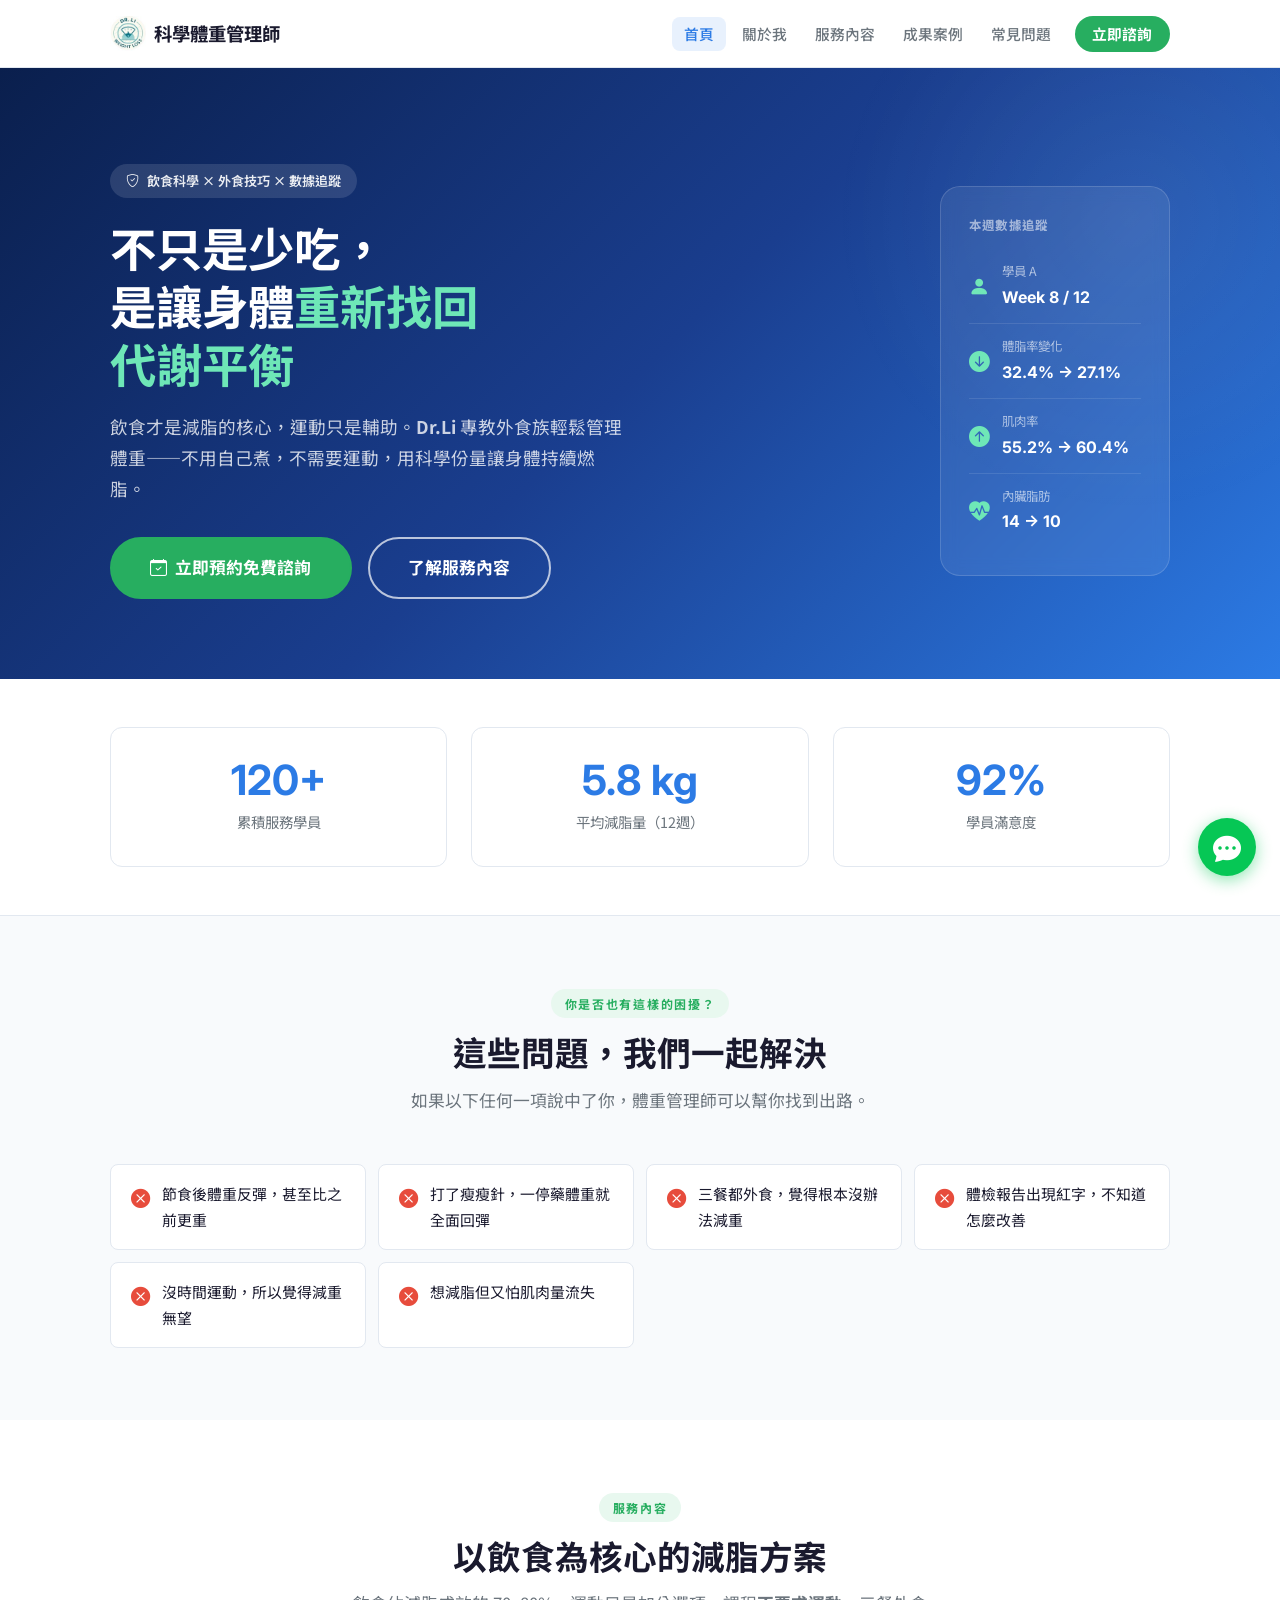
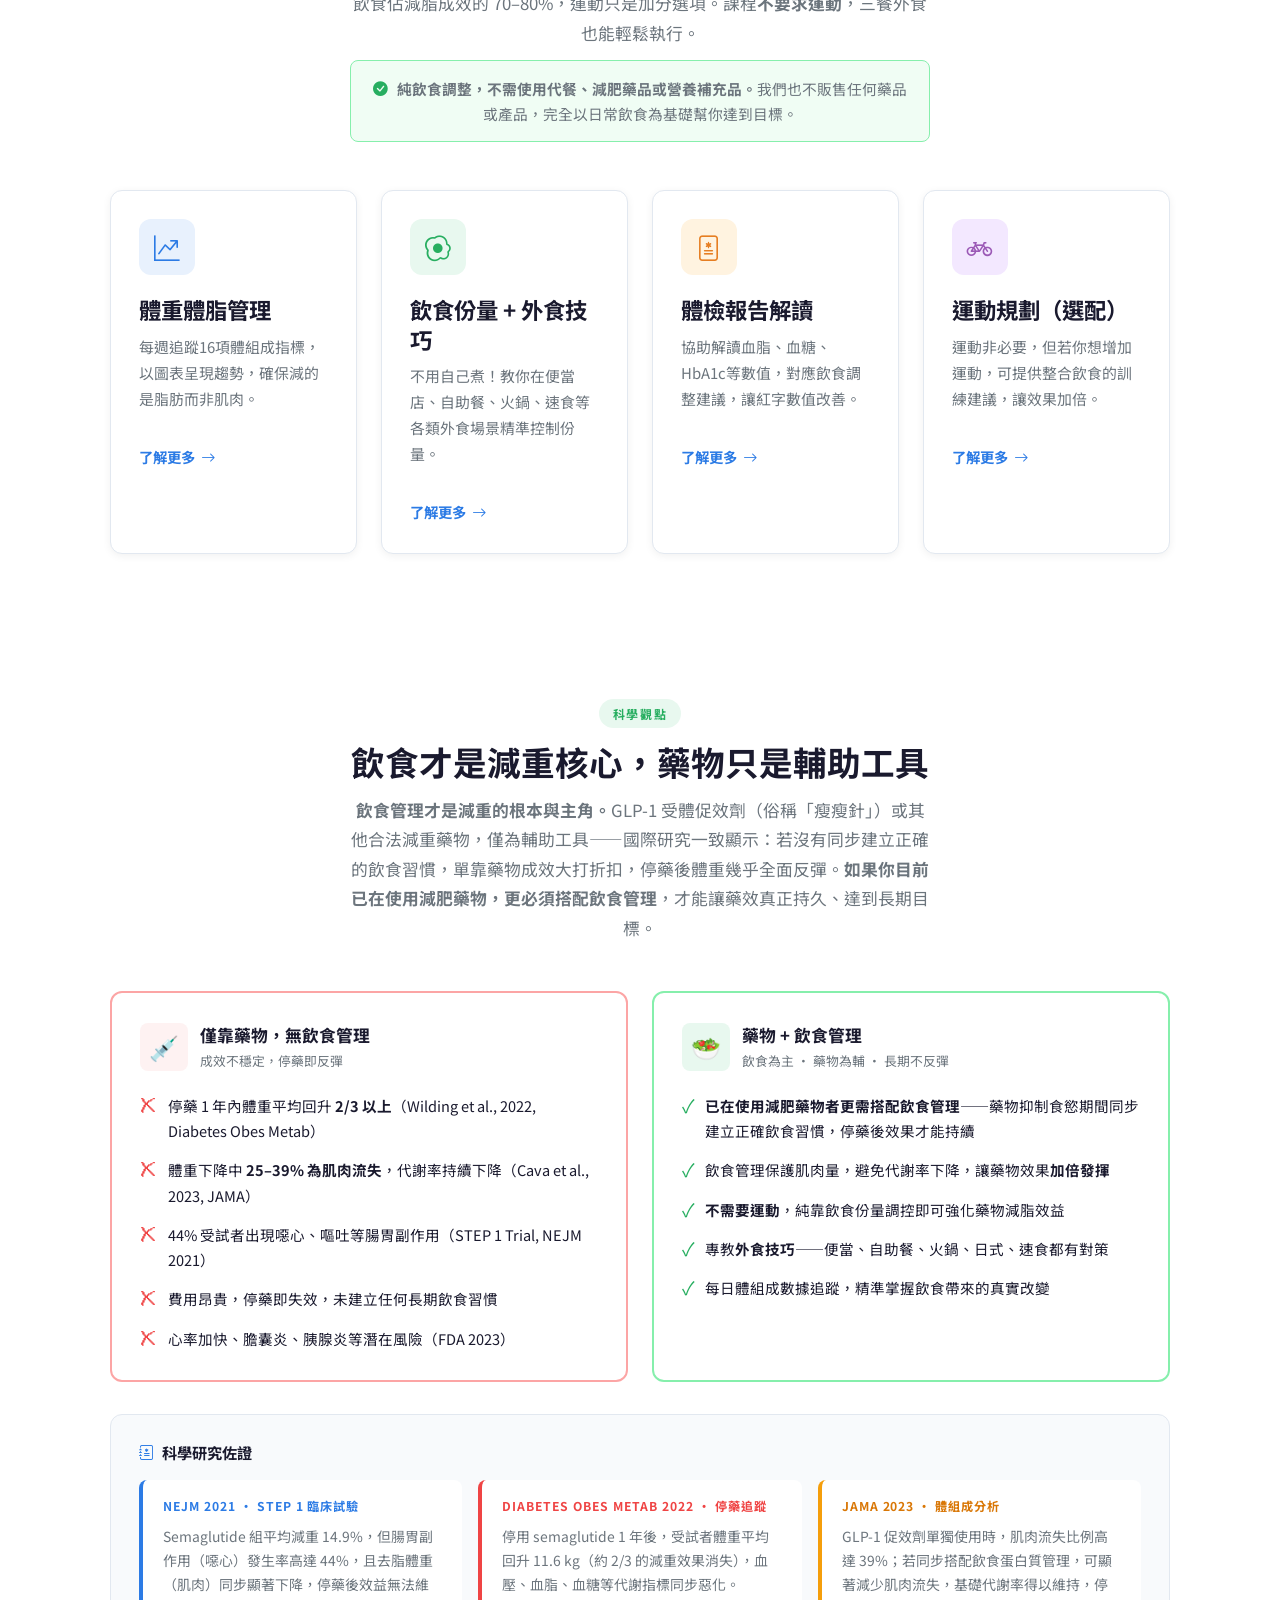
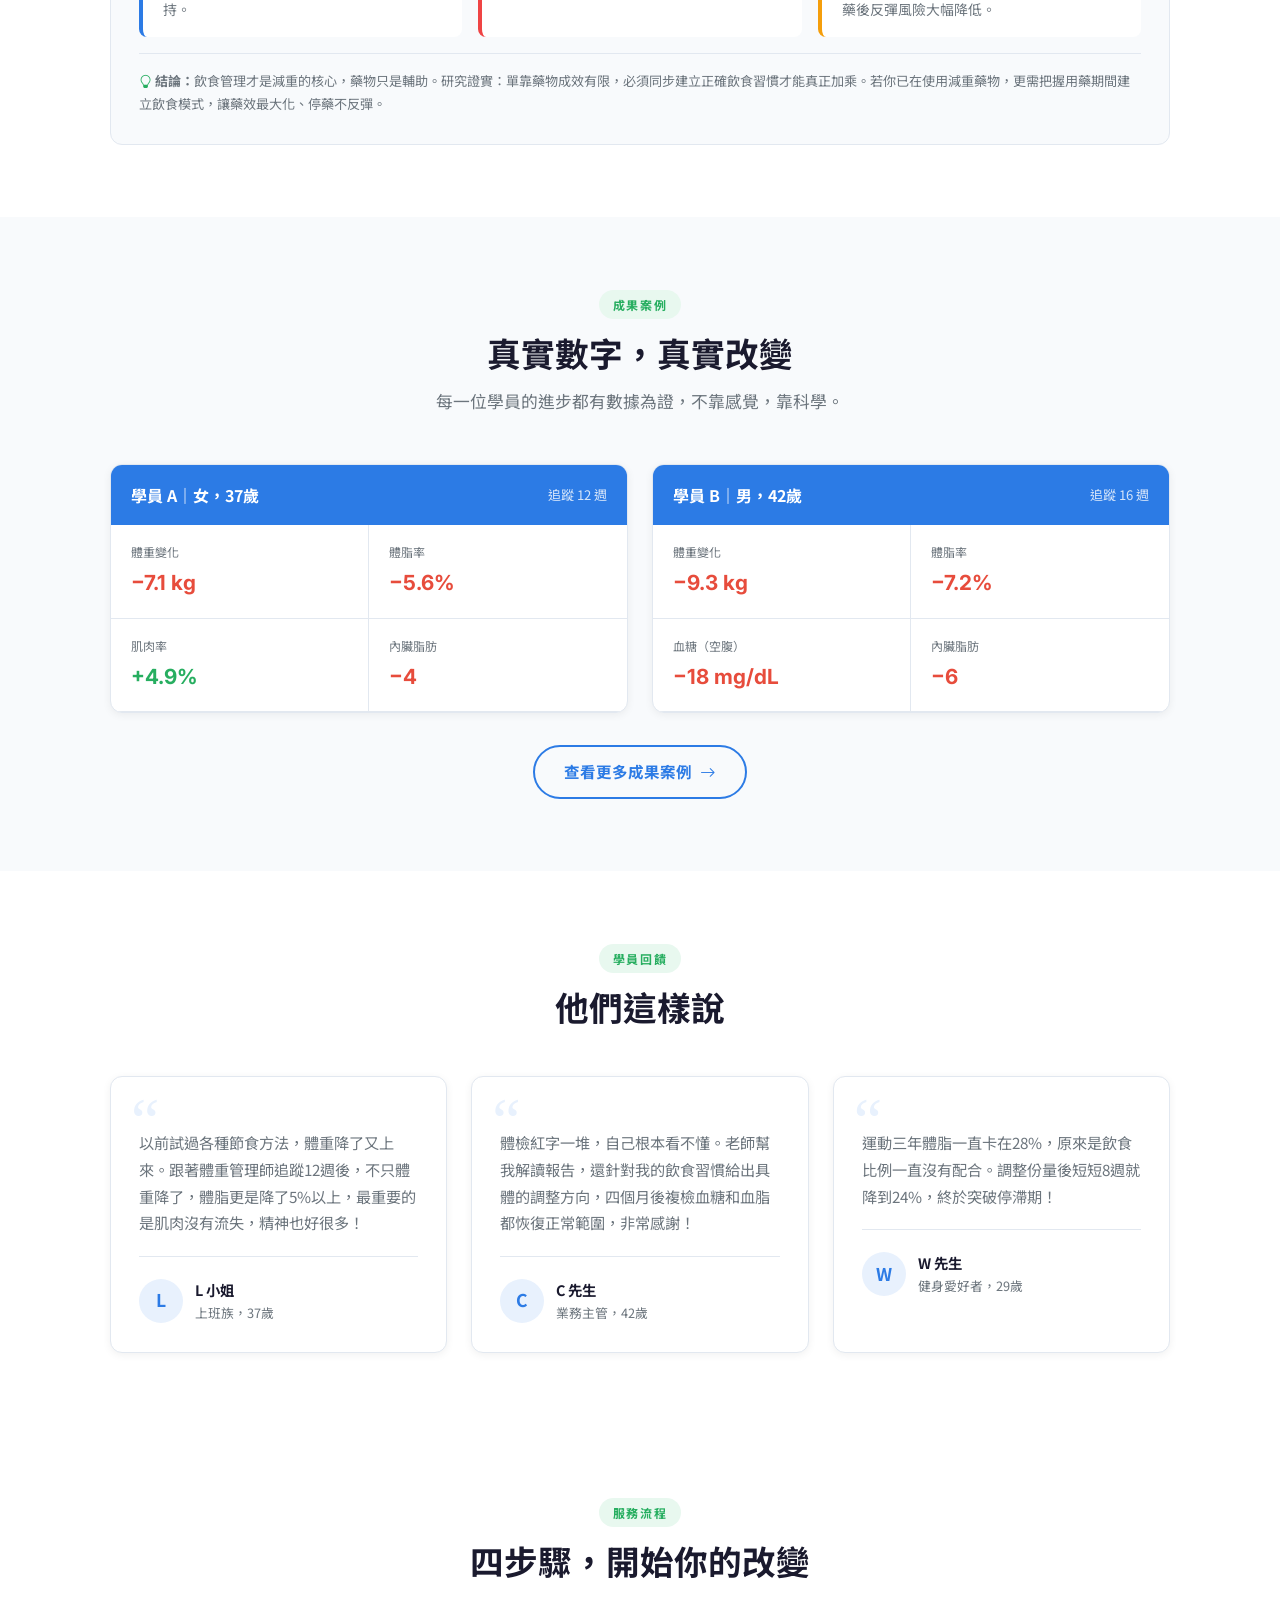
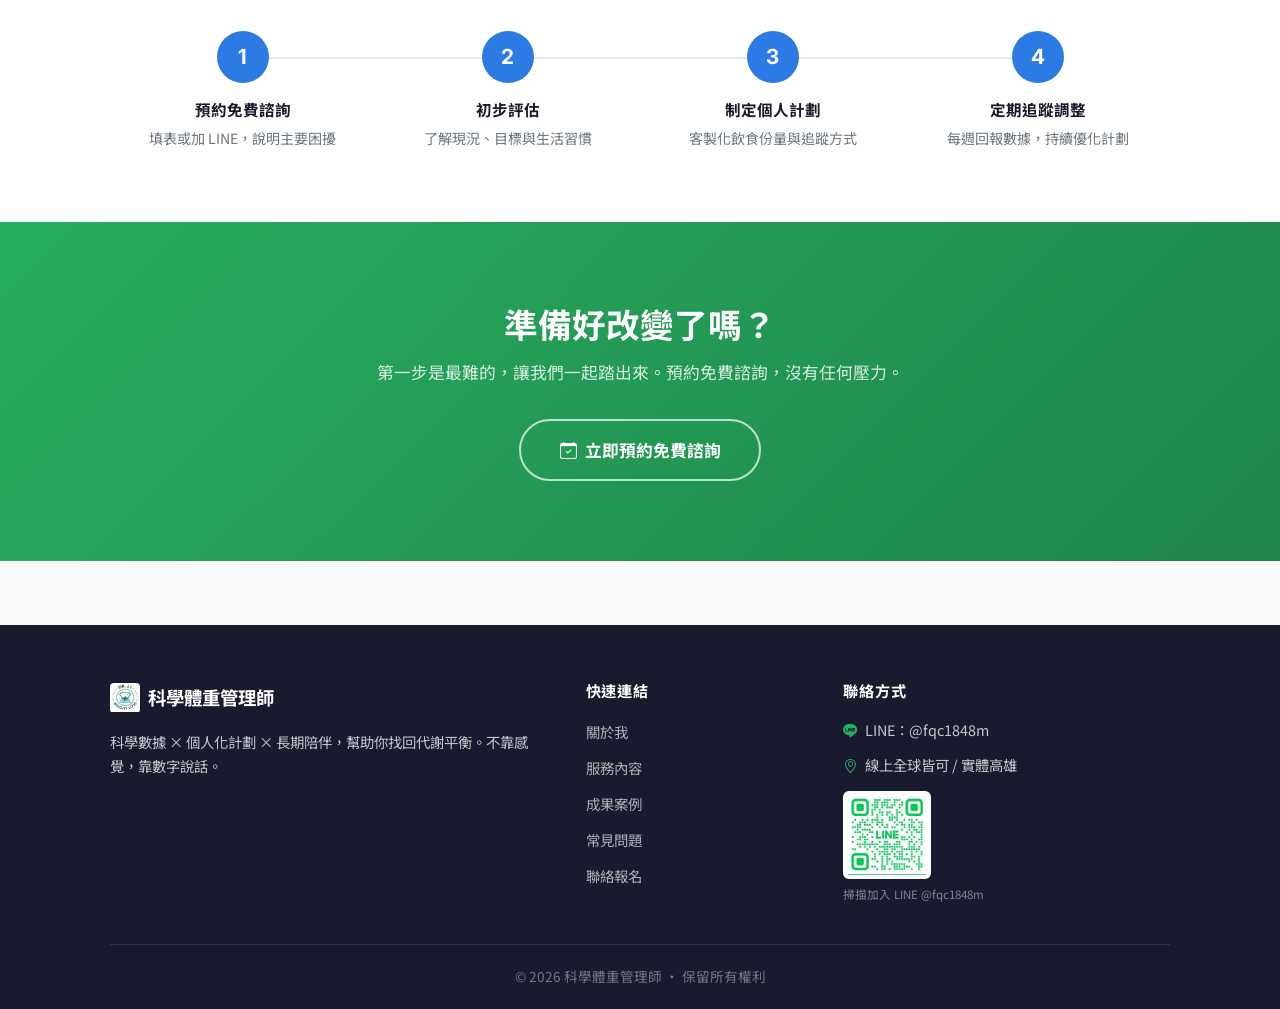
==== commit c7d01a5c: "全站：Dr.Li 粗體顯示、後接中文補空格；首頁內容順序與科學觀點調整 - 全站所有可見 Dr.Li 加 <strong> 粗體，meta 標籤補空格 - 首頁：服務內容移至「你是否也有這樣的困擾」下" ====
--- a/index.html
+++ b/index.html
@@ -3,10 +3,10 @@
 <head>
   <meta charset="UTF-8">
   <meta name="viewport" content="width=device-width, initial-scale=1.0">
-  <meta name="description" content="Dr.Li體重管理：以飲食份量科學為核心，專教外食技巧，不強迫運動，幫助你長期維持體脂健康、遠離瘦瘦針停藥反彈。">
+  <meta name="description" content="Dr.Li 體重管理：以飲食份量科學為核心，專教外食技巧，不強迫運動。搭配瘦瘦針或合法減重藥物效果加乘，幫助你長期維持體脂健康、停藥不反彈。">
   <title>首頁 | 科學體重管理師</title>
   <meta property="og:title" content="Dr.Li — 不只是少吃，是找回代謝平衡">
-  <meta property="og:description" content="飲食才是關鍵，運動只是輔助。Dr.Li專教外食族輕鬆減脂。">
+  <meta property="og:description" content="飲食才是關鍵，運動只是輔助。Dr.Li 專教外食族輕鬆減脂。">
   <link rel="preconnect" href="https://fonts.googleapis.com">
   <link href="https://fonts.googleapis.com/css2?family=Noto+Sans+TC:wght@400;500;700&family=Inter:wght@400;600;700&display=swap" rel="stylesheet">
   <link rel="stylesheet" href="https://cdn.jsdelivr.net/npm/bootstrap-icons@1.11.0/font/bootstrap-icons.css">
@@ -218,7 +218,7 @@
       <div class="hero-content">
         <div class="hero-label"><i class="bi bi-shield-check"></i> 飲食科學 × 外食技巧 × 數據追蹤</div>
         <h1>不只是少吃，<br>是讓身體<span>重新找回<br>代謝平衡</span></h1>
-        <p class="hero-subtitle">飲食才是減脂的核心，運動只是輔助。Dr.Li專教外食族輕鬆管理體重——不用自己煮，不需要運動，用科學份量讓身體持續燃脂。</p>
+        <p class="hero-subtitle">飲食才是減脂的核心，運動只是輔助。<strong>Dr.Li</strong> 專教外食族輕鬆管理體重——不用自己煮，不需要運動，用科學份量讓身體持續燃脂。</p>
         <div class="hero-actions">
           <a href="contact.html" class="btn btn-accent btn-lg">
             <i class="bi bi-calendar-check"></i> 立即預約免費諮詢
@@ -288,23 +288,72 @@
   </div>
 </section>
 
+<!-- ===== 四大服務速覽 ===== -->
+<section class="services-section">
+  <div class="container">
+    <div class="section-header" data-reveal>
+      <span class="label">服務內容</span>
+      <h2>以飲食為核心的減脂方案</h2>
+      <p>飲食佔減脂成效的 70–80%，運動只是加分選項。課程<strong>不要求運動</strong>，三餐外食也能輕鬆執行。</p>
+      <p style="margin-top:0.75rem;padding:0.9rem 1.25rem;background:#f0fdf4;border:1px solid #86efac;border-radius:var(--radius-sm);font-size:0.92rem;color:var(--text-secondary);">
+        <i class="bi bi-check-circle-fill" style="color:var(--accent);margin-right:0.4rem;"></i>
+        <strong>純飲食調整，不需使用代餐、減肥藥品或營養補充品。</strong>我們也不販售任何藥品或產品，完全以日常飲食為基礎幫你達到目標。
+      </p>
+    </div>
+    <div class="grid-4">
+      <div class="card service-card" data-reveal>
+        <div class="card-body">
+          <div class="service-icon"><i class="bi bi-graph-up-arrow"></i></div>
+          <h3>體重體脂管理</h3>
+          <p>每週追蹤16項體組成指標，以圖表呈現趨勢，確保減的是脂肪而非肌肉。</p>
+          <a href="services.html#weight" class="learn-more">了解更多 <i class="bi bi-arrow-right"></i></a>
+        </div>
+      </div>
+      <div class="card service-card" data-reveal>
+        <div class="card-body">
+          <div class="service-icon" style="background:var(--accent-light);color:var(--accent)"><i class="bi bi-egg-fried"></i></div>
+          <h3>飲食份量 + 外食技巧</h3>
+          <p>不用自己煮！教你在便當店、自助餐、火鍋、速食等各類外食場景精準控制份量。</p>
+          <a href="services.html#diet" class="learn-more">了解更多 <i class="bi bi-arrow-right"></i></a>
+        </div>
+      </div>
+      <div class="card service-card" data-reveal>
+        <div class="card-body">
+          <div class="service-icon" style="background:#fff3e0;color:#e67e22"><i class="bi bi-file-medical"></i></div>
+          <h3>體檢報告解讀</h3>
+          <p>協助解讀血脂、血糖、HbA1c等數值，對應飲食調整建議，讓紅字數值改善。</p>
+          <a href="services.html#health" class="learn-more">了解更多 <i class="bi bi-arrow-right"></i></a>
+        </div>
+      </div>
+      <div class="card service-card" data-reveal>
+        <div class="card-body">
+          <div class="service-icon" style="background:#f3e8ff;color:#9b59b6"><i class="bi bi-bicycle"></i></div>
+          <h3>運動規劃（選配）</h3>
+          <p>運動非必要，但若你想增加運動，可提供整合飲食的訓練建議，讓效果加倍。</p>
+          <a href="services.html#exercise" class="learn-more">了解更多 <i class="bi bi-arrow-right"></i></a>
+        </div>
+      </div>
+    </div>
+  </div>
+</section>
+
 <!-- ===== 瘦瘦針 vs 飲食管理 ===== -->
 <section style="background:#fff; padding:4.5rem 0;">
   <div class="container">
     <div class="section-header" data-reveal>
       <span class="label">科學觀點</span>
-      <h2>只靠瘦瘦針，還不夠</h2>
-      <p>GLP-1 受體促效劑（俗稱「瘦瘦針」）確實能短期抑制食慾，但國際研究一致顯示：<strong>若沒有建立正確的飲食習慣，停藥後體重幾乎全面反彈，且過程中伴隨大量肌肉流失。</strong></p>
+      <h2>飲食才是減重核心，藥物只是輔助工具</h2>
+      <p><strong>飲食管理才是減重的根本與主角。</strong>GLP-1 受體促效劑（俗稱「瘦瘦針」）或其他合法減重藥物，僅為輔助工具——國際研究一致顯示：若沒有同步建立正確的飲食習慣，單靠藥物成效大打折扣，停藥後體重幾乎全面反彈。<strong>如果你目前已在使用減肥藥物，更必須搭配飲食管理</strong>，才能讓藥效真正持久、達到長期目標。</p>
     </div>
 
     <div class="grid-2" style="margin-bottom:2rem;" data-reveal>
-      <!-- 瘦瘦針 缺點卡 -->
+      <!-- 僅靠藥物 缺點卡 -->
       <div style="background:#fff;border:2px solid #fca5a5;border-radius:var(--radius);padding:1.75rem;">
         <div style="display:flex;align-items:center;gap:0.75rem;margin-bottom:1.25rem;">
           <div style="width:48px;height:48px;background:#fef2f2;border-radius:var(--radius-sm);display:flex;align-items:center;justify-content:center;font-size:1.5rem;">💉</div>
           <div>
-            <div style="font-weight:700;font-size:1.05rem;">單靠瘦瘦針</div>
-            <div style="font-size:0.8rem;color:var(--text-secondary);">未配合飲食管理</div>
+            <div style="font-weight:700;font-size:1.05rem;">僅靠藥物，無飲食管理</div>
+            <div style="font-size:0.8rem;color:var(--text-secondary);">成效不穩定，停藥即反彈</div>
           </div>
         </div>
         <ul style="list-style:none;display:flex;flex-direction:column;gap:0.85rem;">
@@ -316,21 +365,21 @@
         </ul>
       </div>
 
-      <!-- Dr.Li 飲食管理 優點卡 -->
+      <!-- 飲食管理（含藥物搭配）優點卡 -->
       <div style="background:#fff;border:2px solid #86efac;border-radius:var(--radius);padding:1.75rem;">
         <div style="display:flex;align-items:center;gap:0.75rem;margin-bottom:1.25rem;">
           <div style="width:48px;height:48px;background:var(--accent-light);border-radius:var(--radius-sm);display:flex;align-items:center;justify-content:center;font-size:1.5rem;">🥗</div>
           <div>
-            <div style="font-weight:700;font-size:1.05rem;">Dr.Li 飲食份量管理</div>
-            <div style="font-size:0.8rem;color:var(--text-secondary);">科學化 · 外食適用 · 永久維持</div>
+            <div style="font-weight:700;font-size:1.05rem;">藥物 + 飲食管理</div>
+            <div style="font-size:0.8rem;color:var(--text-secondary);">飲食為主 · 藥物為輔 · 長期不反彈</div>
           </div>
         </div>
         <ul style="list-style:none;display:flex;flex-direction:column;gap:0.85rem;">
-          <li style="display:flex;gap:0.65rem;font-size:0.91rem;align-items:flex-start;"><span style="color:var(--accent);font-size:1.15rem;line-height:1.4;">✓</span><span>建立長期飲食習慣，停止課程後效果依然<strong>持續不反彈</strong></span></li>
-          <li style="display:flex;gap:0.65rem;font-size:0.91rem;align-items:flex-start;"><span style="color:var(--accent);font-size:1.15rem;line-height:1.4;">✓</span><span>保護肌肉量，維持代謝率，讓身體越來越容易燃脂</span></li>
-          <li style="display:flex;gap:0.65rem;font-size:0.91rem;align-items:flex-start;"><span style="color:var(--accent);font-size:1.15rem;line-height:1.4;">✓</span><span><strong>不需要運動</strong>，純靠飲食份量調控也能有效減脂</span></li>
+          <li style="display:flex;gap:0.65rem;font-size:0.91rem;align-items:flex-start;"><span style="color:var(--accent);font-size:1.15rem;line-height:1.4;">✓</span><span><strong>已在使用減肥藥物者更需搭配飲食管理</strong>——藥物抑制食慾期間同步建立正確飲食習慣，停藥後效果才能持續</span></li>
+          <li style="display:flex;gap:0.65rem;font-size:0.91rem;align-items:flex-start;"><span style="color:var(--accent);font-size:1.15rem;line-height:1.4;">✓</span><span>飲食管理保護肌肉量，避免代謝率下降，讓藥物效果<strong>加倍發揮</strong></span></li>
+          <li style="display:flex;gap:0.65rem;font-size:0.91rem;align-items:flex-start;"><span style="color:var(--accent);font-size:1.15rem;line-height:1.4;">✓</span><span><strong>不需要運動</strong>，純靠飲食份量調控即可強化藥物減脂效益</span></li>
           <li style="display:flex;gap:0.65rem;font-size:0.91rem;align-items:flex-start;"><span style="color:var(--accent);font-size:1.15rem;line-height:1.4;">✓</span><span>專教<strong>外食技巧</strong>——便當、自助餐、火鍋、日式、速食都有對策</span></li>
-          <li style="display:flex;gap:0.65rem;font-size:0.91rem;align-items:flex-start;"><span style="color:var(--accent);font-size:1.15rem;line-height:1.4;">✓</span><span>每週體組成數據追蹤，看見真實、可量化的進步</span></li>
+          <li style="display:flex;gap:0.65rem;font-size:0.91rem;align-items:flex-start;"><span style="color:var(--accent);font-size:1.15rem;line-height:1.4;">✓</span><span>每日體組成數據追蹤，精準掌握飲食帶來的真實改變</span></li>
         </ul>
       </div>
     </div>
@@ -349,58 +398,13 @@
         </div>
         <div style="background:#fff;border-radius:var(--radius-sm);padding:1rem 1.25rem;border-left:4px solid #f59e0b;">
           <div style="font-size:0.76rem;font-weight:700;color:#d97706;margin-bottom:0.4rem;text-transform:uppercase;letter-spacing:0.08em;">JAMA 2023 · 體組成分析</div>
-          <p style="font-size:0.87rem;color:var(--text-secondary);margin:0;">未配合阻力訓練的 GLP-1 促效劑使用者，體重下降中肌肉流失比例高達 39%，造成基礎代謝率顯著下降，成為日後反彈的根源。</p>
+          <p style="font-size:0.87rem;color:var(--text-secondary);margin:0;">GLP-1 促效劑單獨使用時，肌肉流失比例高達 39%；若同步搭配飲食蛋白質管理，可顯著減少肌肉流失，基礎代謝率得以維持，停藥後反彈風險大幅降低。</p>
         </div>
       </div>
       <p style="font-size:0.82rem;color:var(--text-secondary);margin-top:1rem;margin-bottom:0;padding-top:1rem;border-top:1px solid var(--border);">
         <i class="bi bi-lightbulb" style="color:var(--accent)"></i>
-        <strong>結論：</strong>若已在使用瘦瘦針，更需搭配正確飲食管理，才能保護肌肉、建立習慣，避免停藥後全面反彈。Dr.Li可協助你在用藥期間同步建立永久有效的飲食模式。
+        <strong>結論：</strong>飲食管理才是減重的核心，藥物只是輔助。研究證實：單靠藥物成效有限，必須同步建立正確飲食習慣才能真正加乘。若你已在使用減重藥物，更需把握用藥期間建立飲食模式，讓藥效最大化、停藥不反彈。
       </p>
-    </div>
-  </div>
-</section>
-
-<!-- ===== 四大服務速覽 ===== -->
-<section class="services-section">
-  <div class="container">
-    <div class="section-header" data-reveal>
-      <span class="label">服務內容</span>
-      <h2>以飲食為核心的減脂方案</h2>
-      <p>飲食佔減脂成效的 70–80%，運動只是加分選項。Dr.Li的課程<strong>不要求運動</strong>，三餐外食也能輕鬆執行。</p>
-    </div>
-    <div class="grid-4">
-      <div class="card service-card" data-reveal>
-        <div class="card-body">
-          <div class="service-icon"><i class="bi bi-graph-up-arrow"></i></div>
-          <h3>體重體脂管理</h3>
-          <p>每週追蹤16項體組成指標，以圖表呈現趨勢，確保減的是脂肪而非肌肉。</p>
-          <a href="services.html#weight" class="learn-more">了解更多 <i class="bi bi-arrow-right"></i></a>
-        </div>
-      </div>
-      <div class="card service-card" data-reveal>
-        <div class="card-body">
-          <div class="service-icon" style="background:var(--accent-light);color:var(--accent)"><i class="bi bi-egg-fried"></i></div>
-          <h3>飲食份量 + 外食技巧</h3>
-          <p>不用自己煮！教你在便當店、自助餐、火鍋、速食等各類外食場景精準控制份量。</p>
-          <a href="services.html#diet" class="learn-more">了解更多 <i class="bi bi-arrow-right"></i></a>
-        </div>
-      </div>
-      <div class="card service-card" data-reveal>
-        <div class="card-body">
-          <div class="service-icon" style="background:#fff3e0;color:#e67e22"><i class="bi bi-file-medical"></i></div>
-          <h3>體檢報告解讀</h3>
-          <p>協助解讀血脂、血糖、HbA1c等數值，對應飲食調整建議，讓紅字數值改善。</p>
-          <a href="services.html#health" class="learn-more">了解更多 <i class="bi bi-arrow-right"></i></a>
-        </div>
-      </div>
-      <div class="card service-card" data-reveal>
-        <div class="card-body">
-          <div class="service-icon" style="background:#f3e8ff;color:#9b59b6"><i class="bi bi-bicycle"></i></div>
-          <h3>運動規劃（選配）</h3>
-          <p>運動非必要，但若你想運動，Dr.Li 提供整合飲食的訓練建議，讓效果加倍。</p>
-          <a href="services.html#exercise" class="learn-more">了解更多 <i class="bi bi-arrow-right"></i></a>
-        </div>
-      </div>
     </div>
   </div>
 </section>
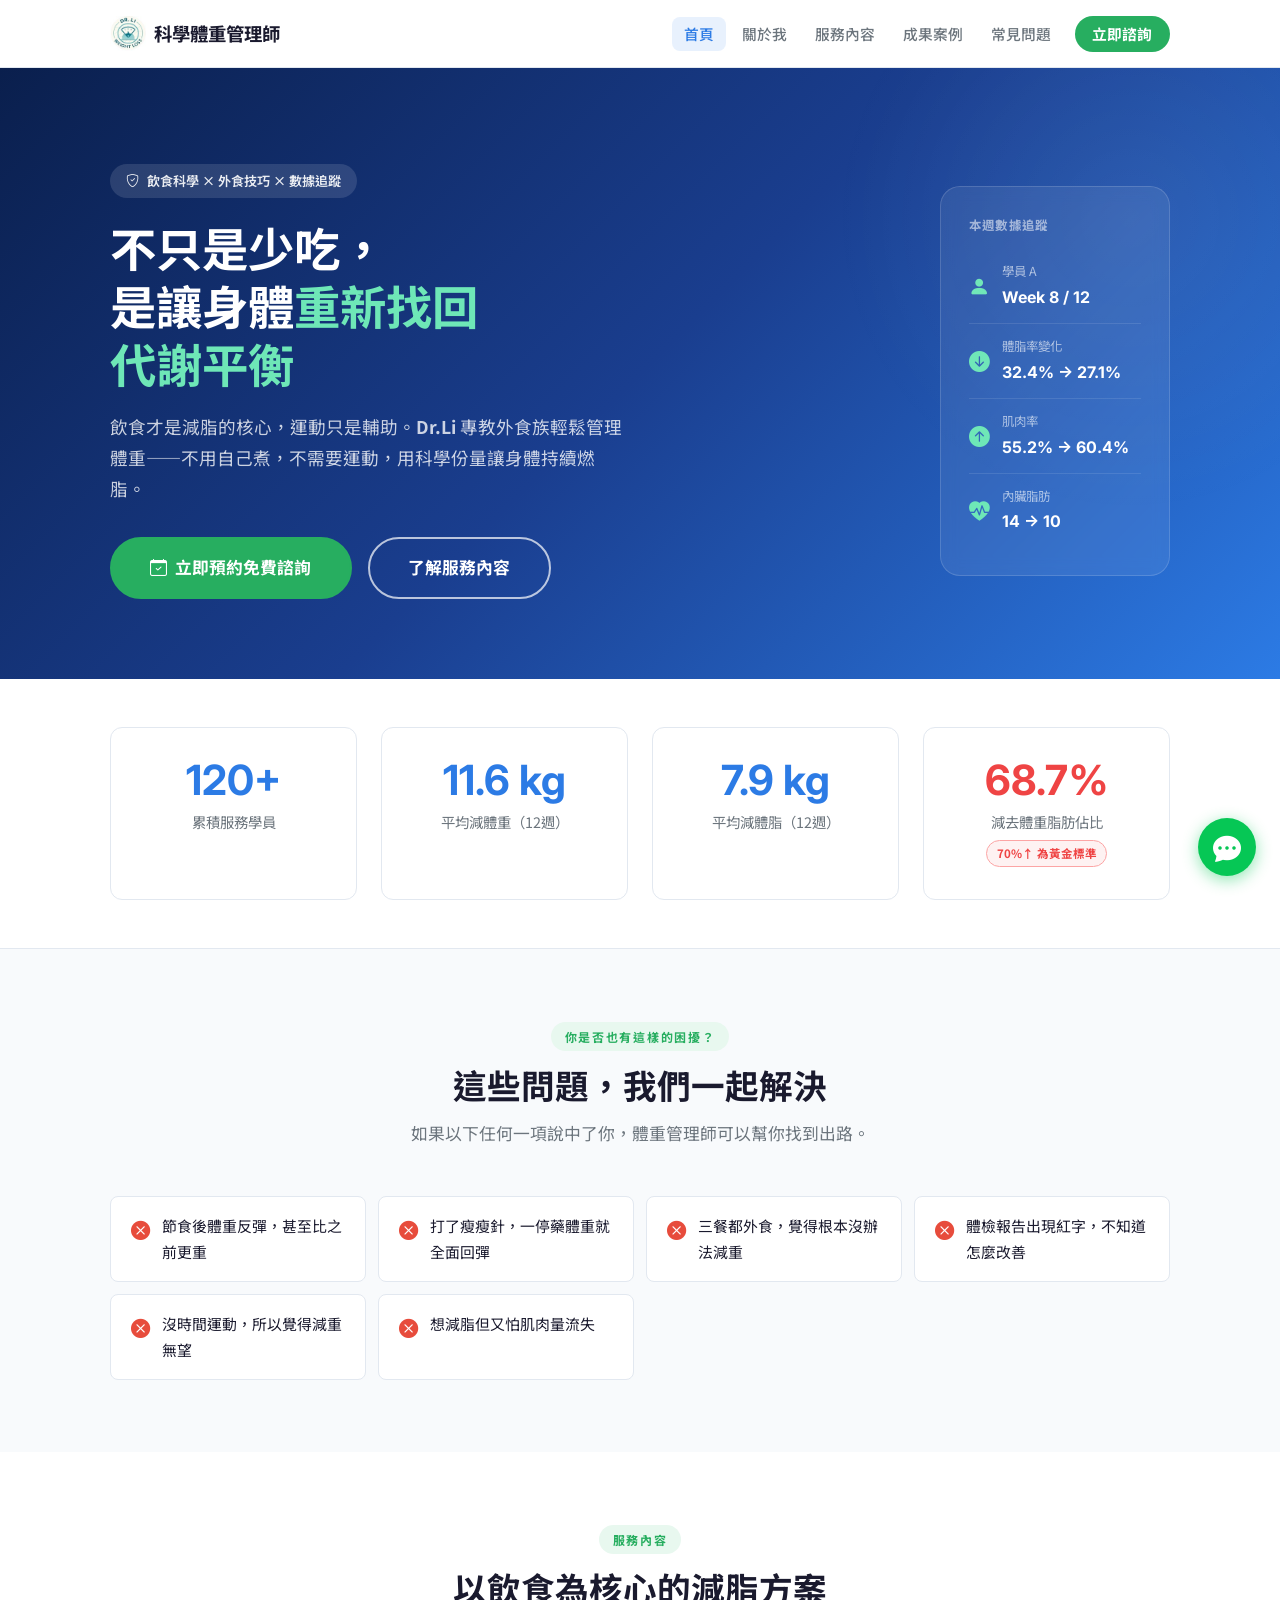
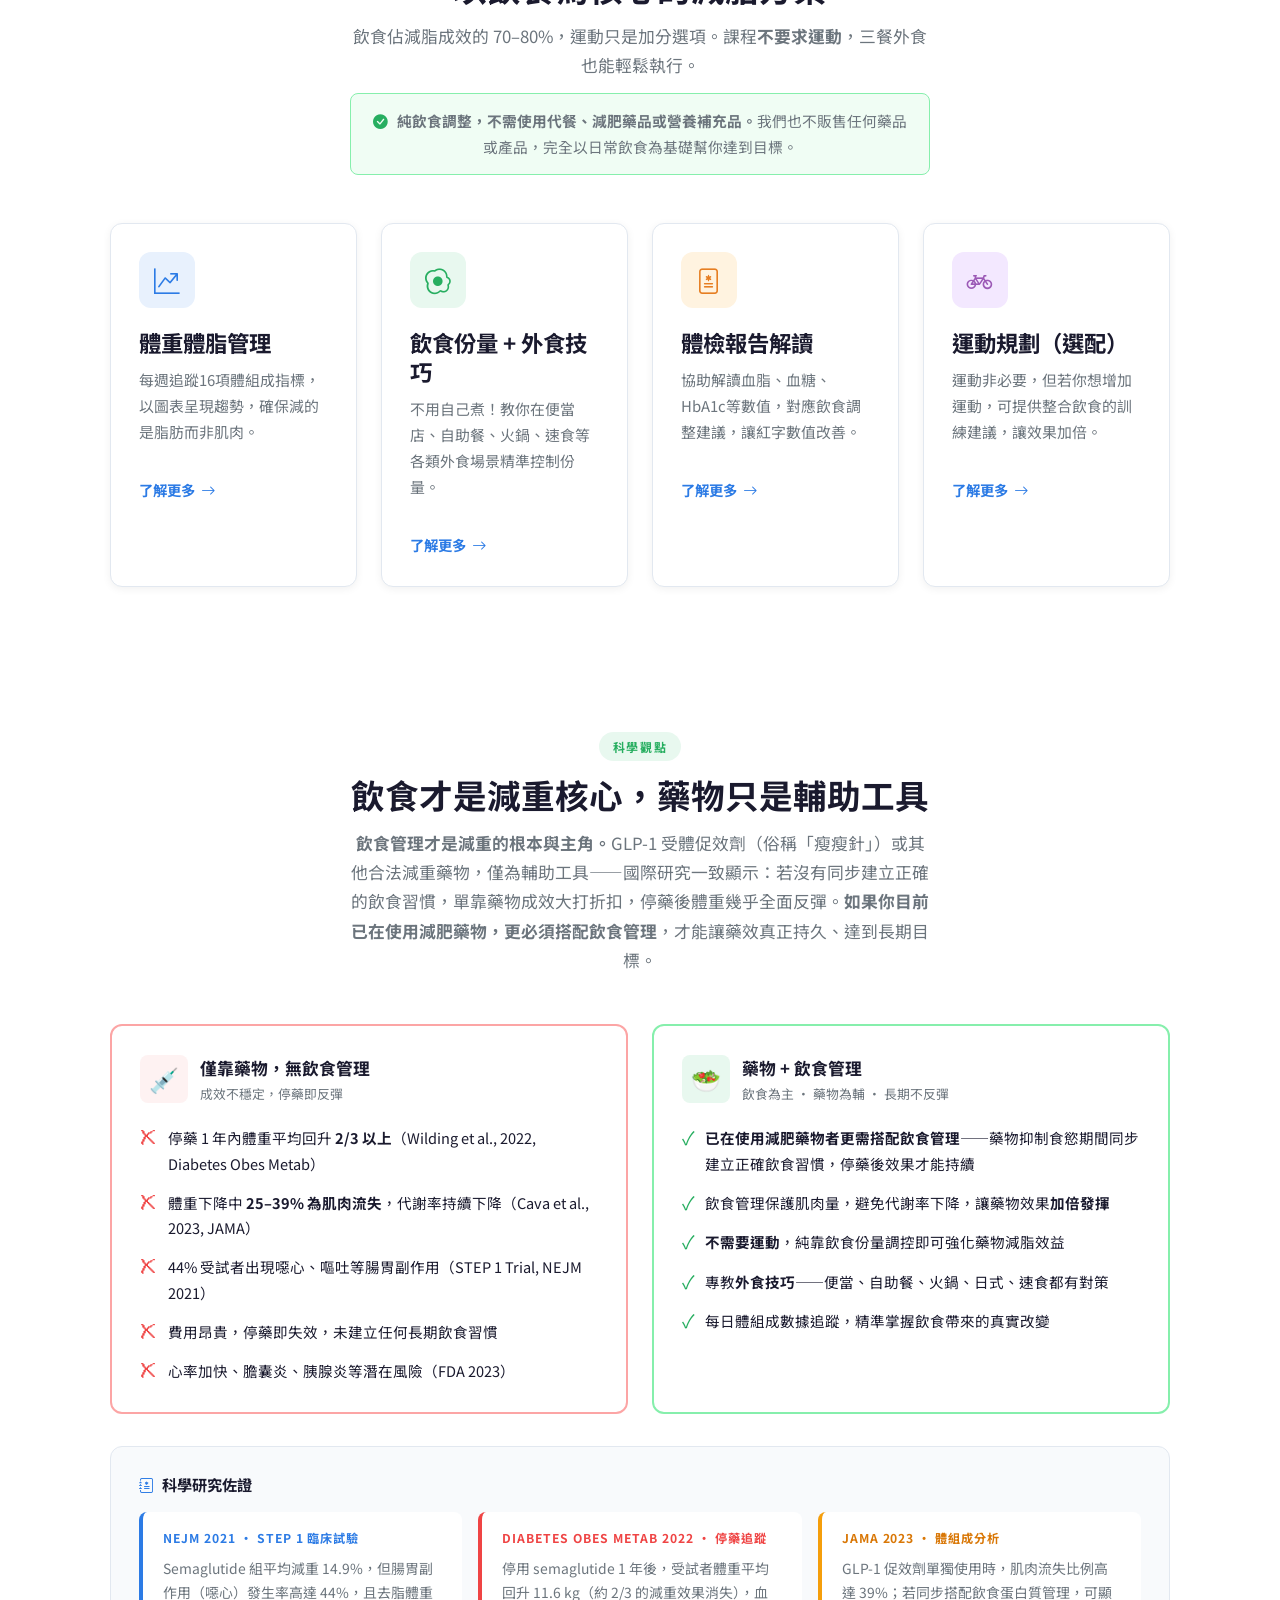
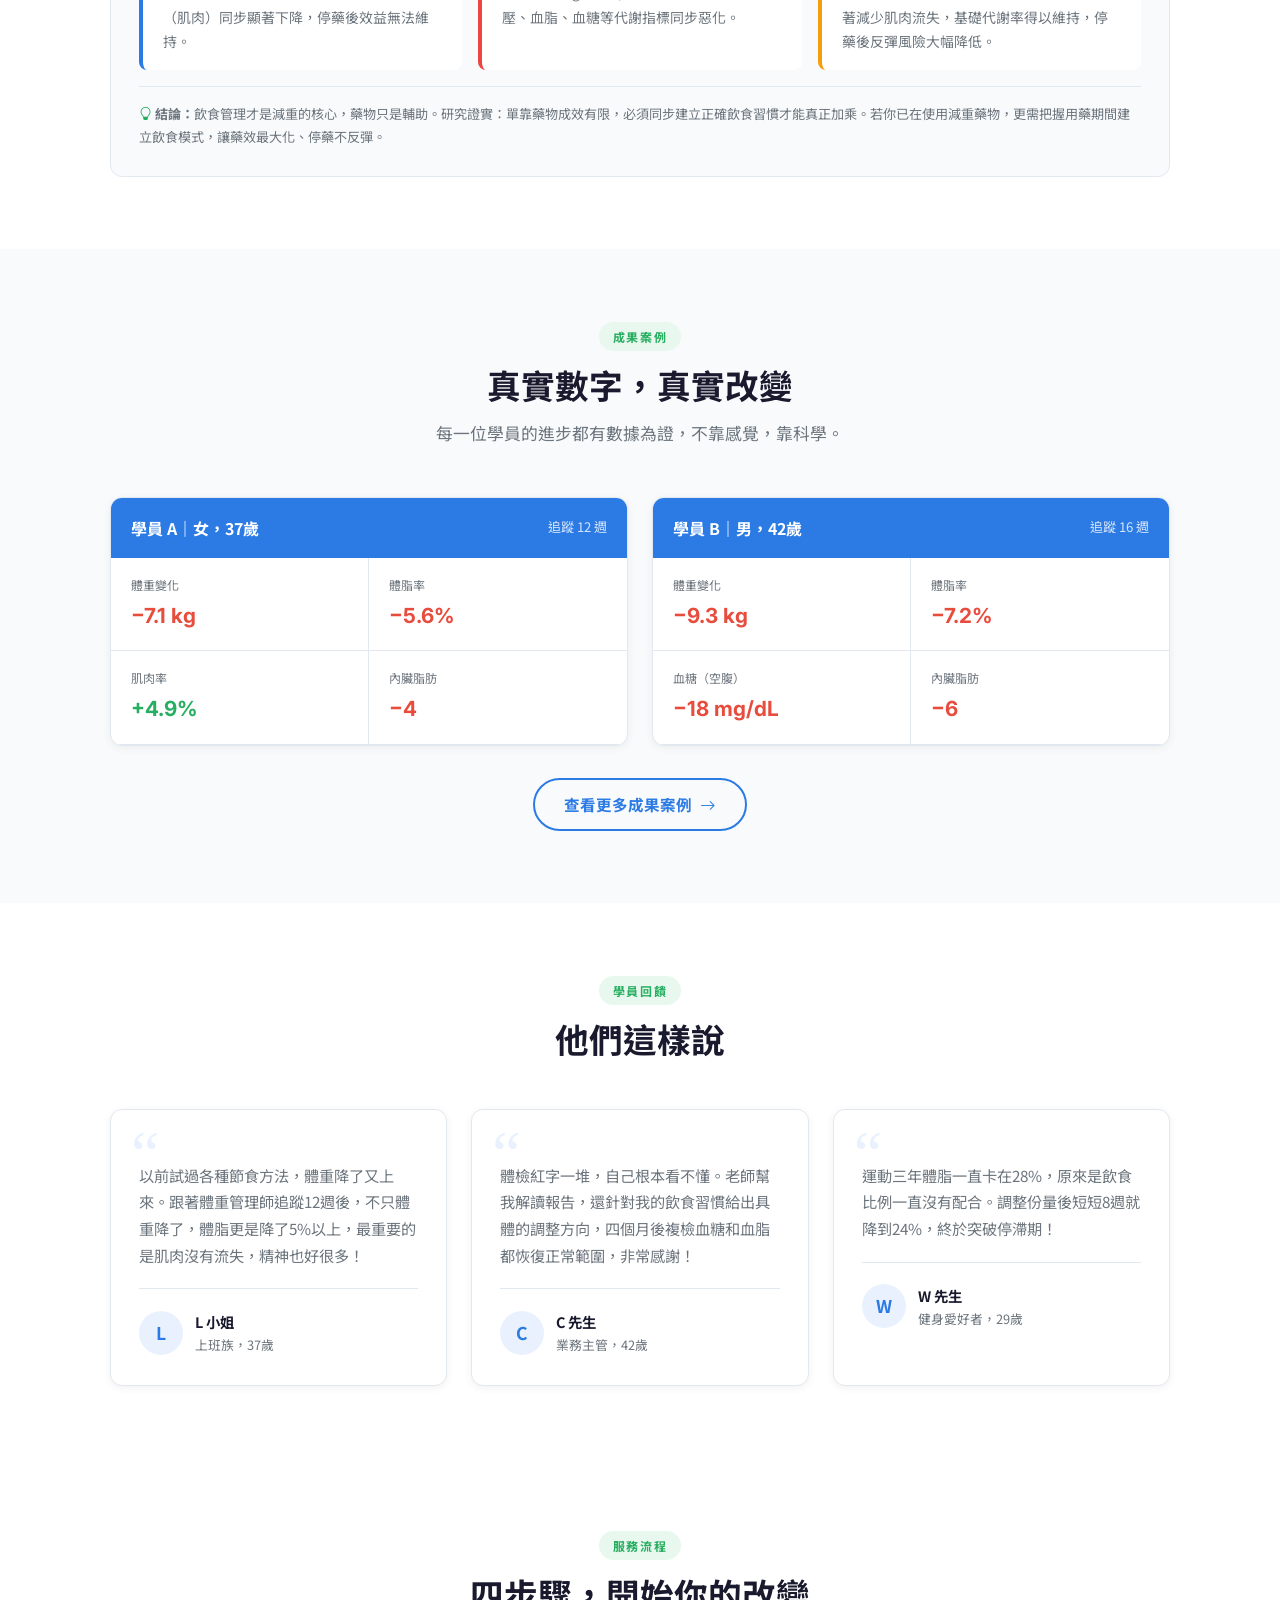
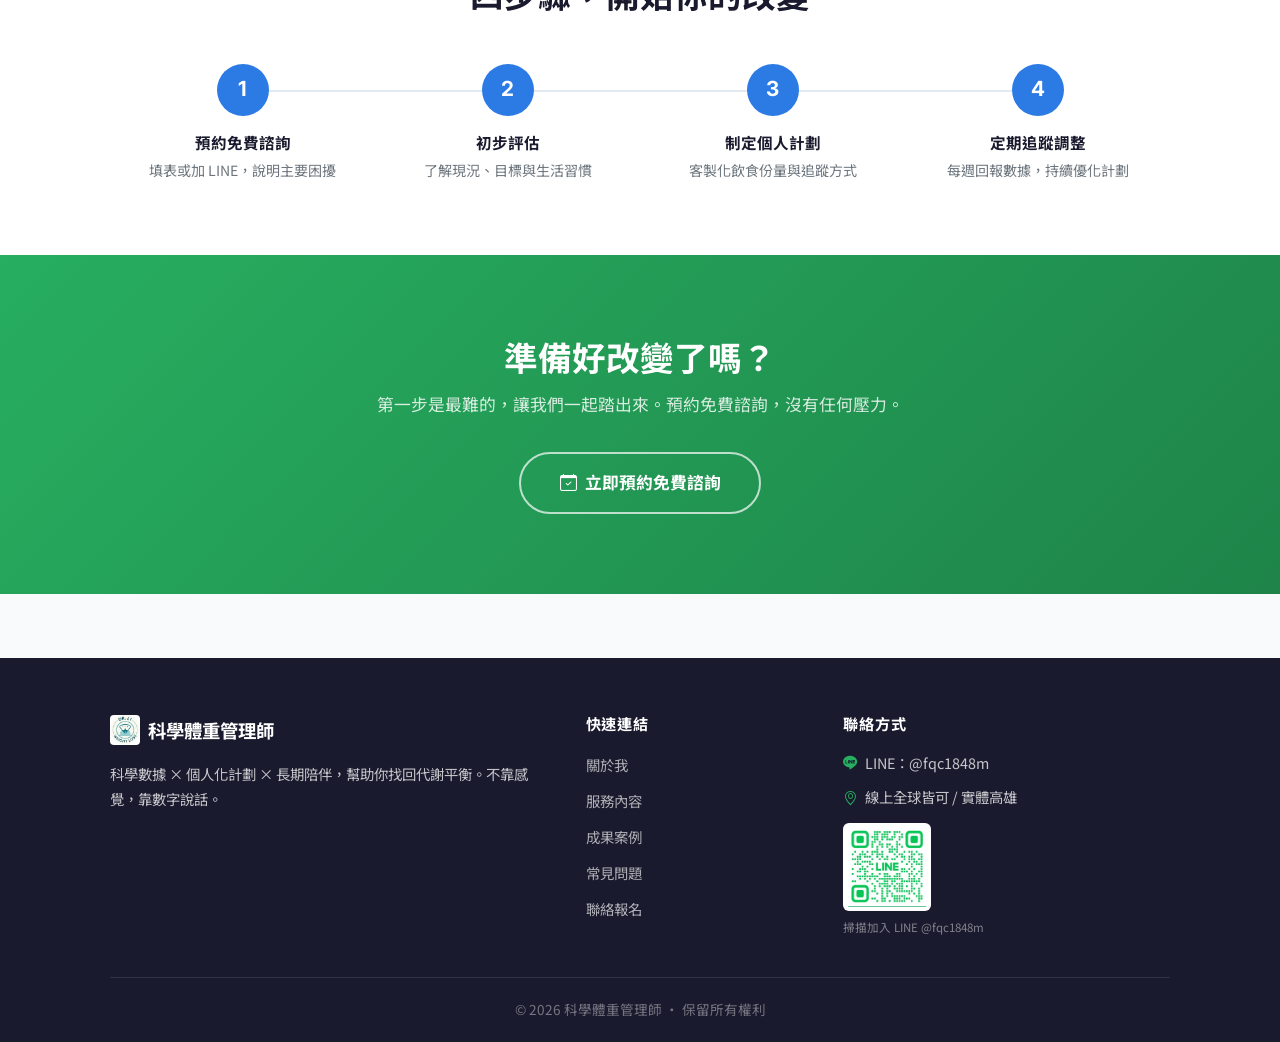
==== commit 3439c8cb: "首頁統計：學員滿意度改為減去體重脂肪佔比 68.7%，標示紅色 70%↑ 黃金標準 Co-Authored-By: Claude Sonnet 4.6 <noreply@anthropic.com>" ====
--- a/index.html
+++ b/index.html
@@ -87,8 +87,9 @@
 
     /* ─── Stats ─── */
     .stats-section { background: #fff; padding: 3rem 0; border-bottom: 1px solid var(--border); }
-    .stats-grid { display: grid; grid-template-columns: repeat(3, 1fr); gap: 1.5rem; }
-    @media (max-width: 600px) { .stats-grid { grid-template-columns: 1fr; } }
+    .stats-grid { display: grid; grid-template-columns: repeat(4, 1fr); gap: 1.5rem; }
+    @media (max-width: 860px) { .stats-grid { grid-template-columns: repeat(2, 1fr); } }
+    @media (max-width: 480px) { .stats-grid { grid-template-columns: 1fr; } }
 
     /* ─── 問題共鳴 ─── */
     .pain-section { background: var(--bg); }
@@ -258,12 +259,17 @@
         <div class="stat-label">累積服務學員</div>
       </div>
       <div class="stat-card" data-reveal>
-        <div class="stat-num num"><span data-target="5.8" data-decimal="1" data-suffix=" kg">0 kg</span></div>
-        <div class="stat-label">平均減脂量（12週）</div>
+        <div class="stat-num num"><span data-target="11.6" data-decimal="1" data-suffix=" kg">0 kg</span></div>
+        <div class="stat-label">平均減體重（12週）</div>
       </div>
       <div class="stat-card" data-reveal>
-        <div class="stat-num num"><span data-target="92" data-suffix="%">0%</span></div>
-        <div class="stat-label">學員滿意度</div>
+        <div class="stat-num num"><span data-target="7.9" data-decimal="1" data-suffix=" kg">0 kg</span></div>
+        <div class="stat-label">平均減體脂（12週）</div>
+      </div>
+      <div class="stat-card" data-reveal>
+        <div class="stat-num num" style="color:#ef4444"><span data-target="68.7" data-decimal="1" data-suffix="%">0%</span></div>
+        <div class="stat-label">減去體重脂肪佔比</div>
+        <div style="display:inline-block;margin-top:0.35rem;padding:0.15rem 0.6rem;background:#fef2f2;color:#ef4444;font-size:0.72rem;font-weight:700;border-radius:99px;border:1px solid #fca5a5;">70%↑ 為黃金標準</div>
       </div>
     </div>
   </div>
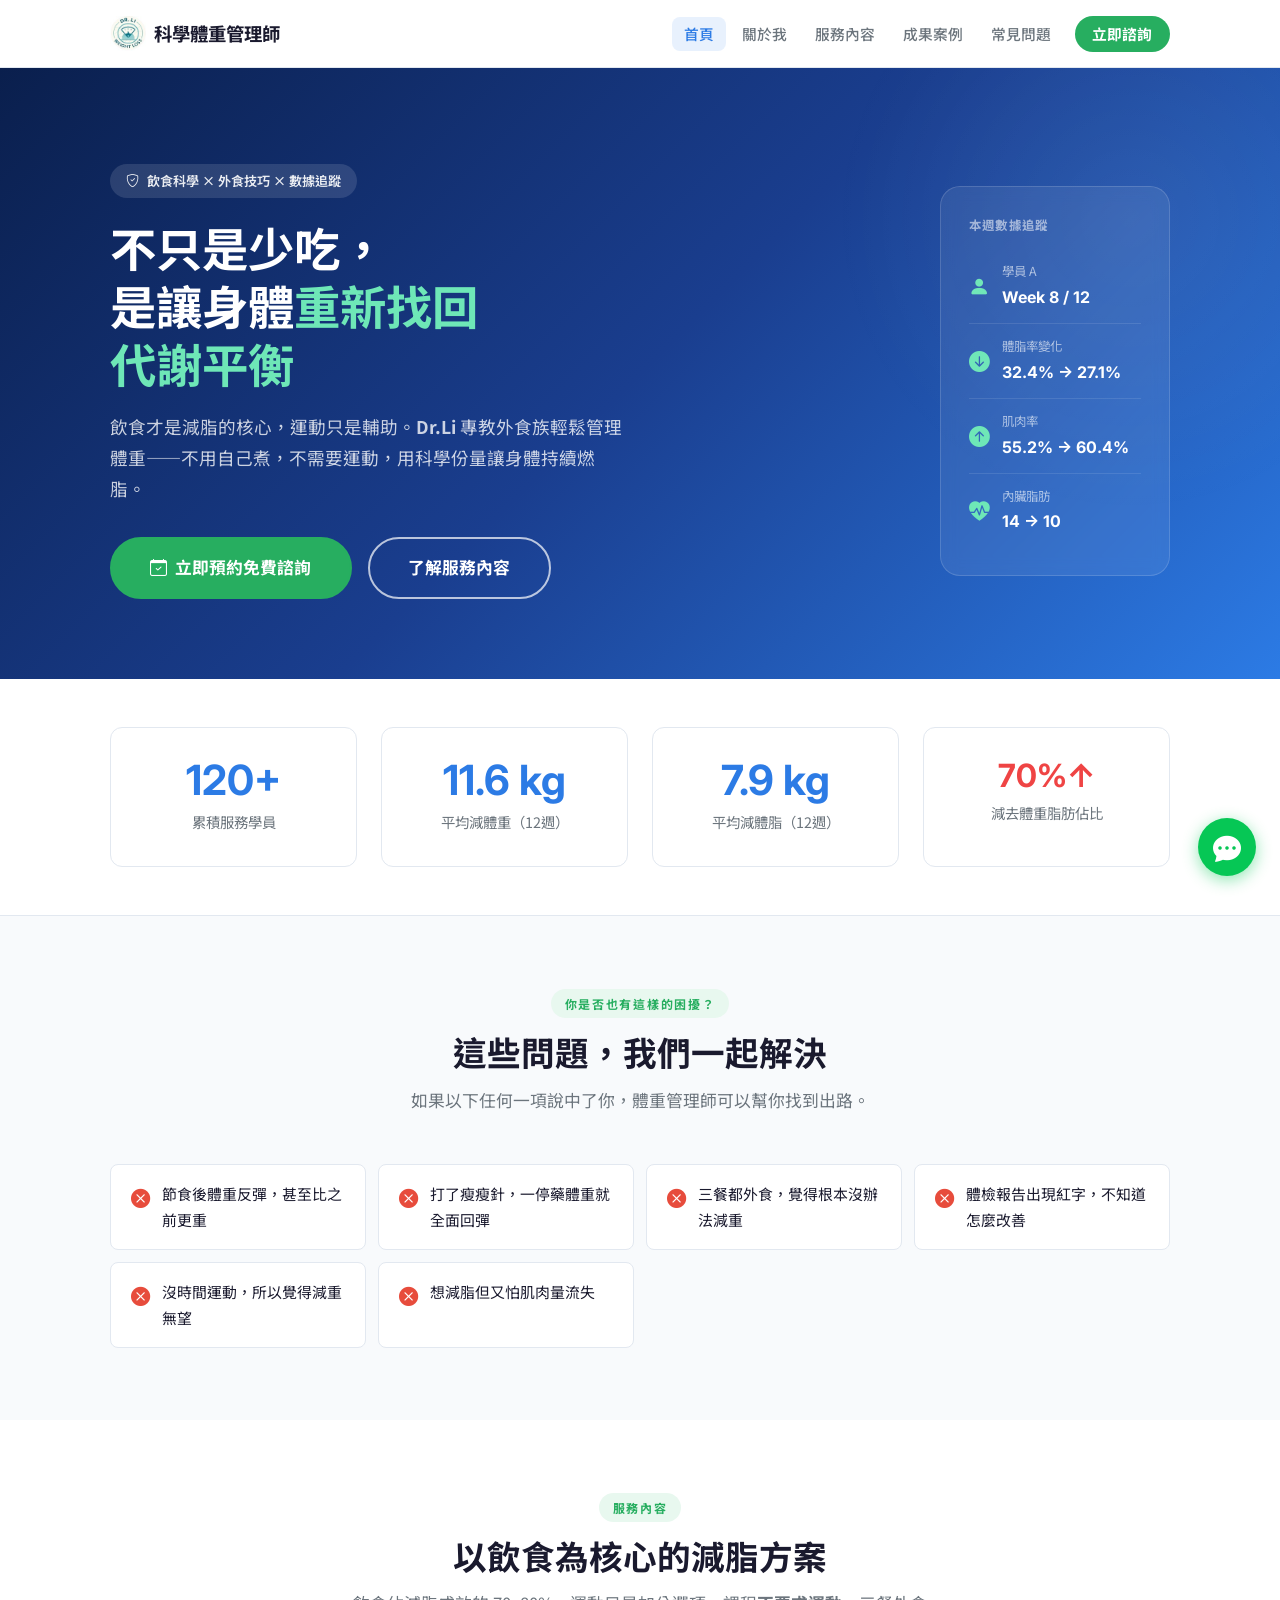
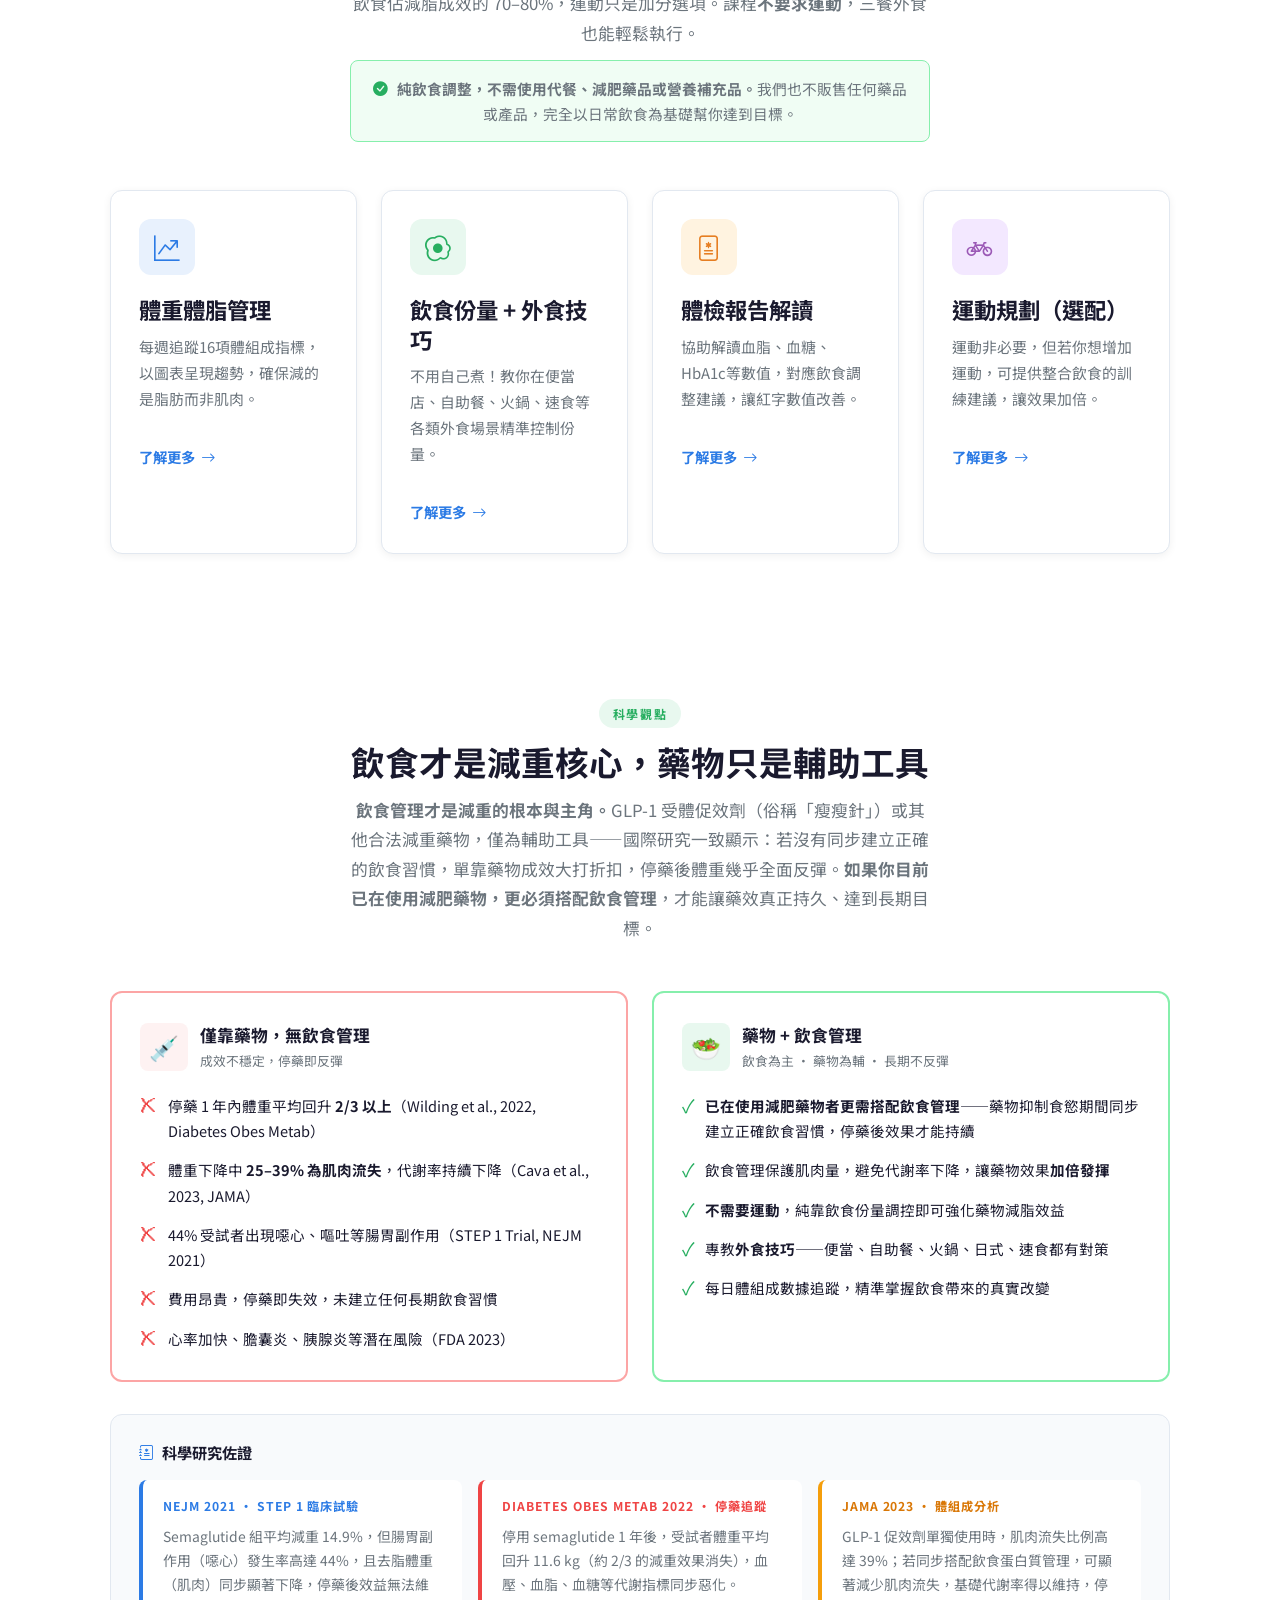
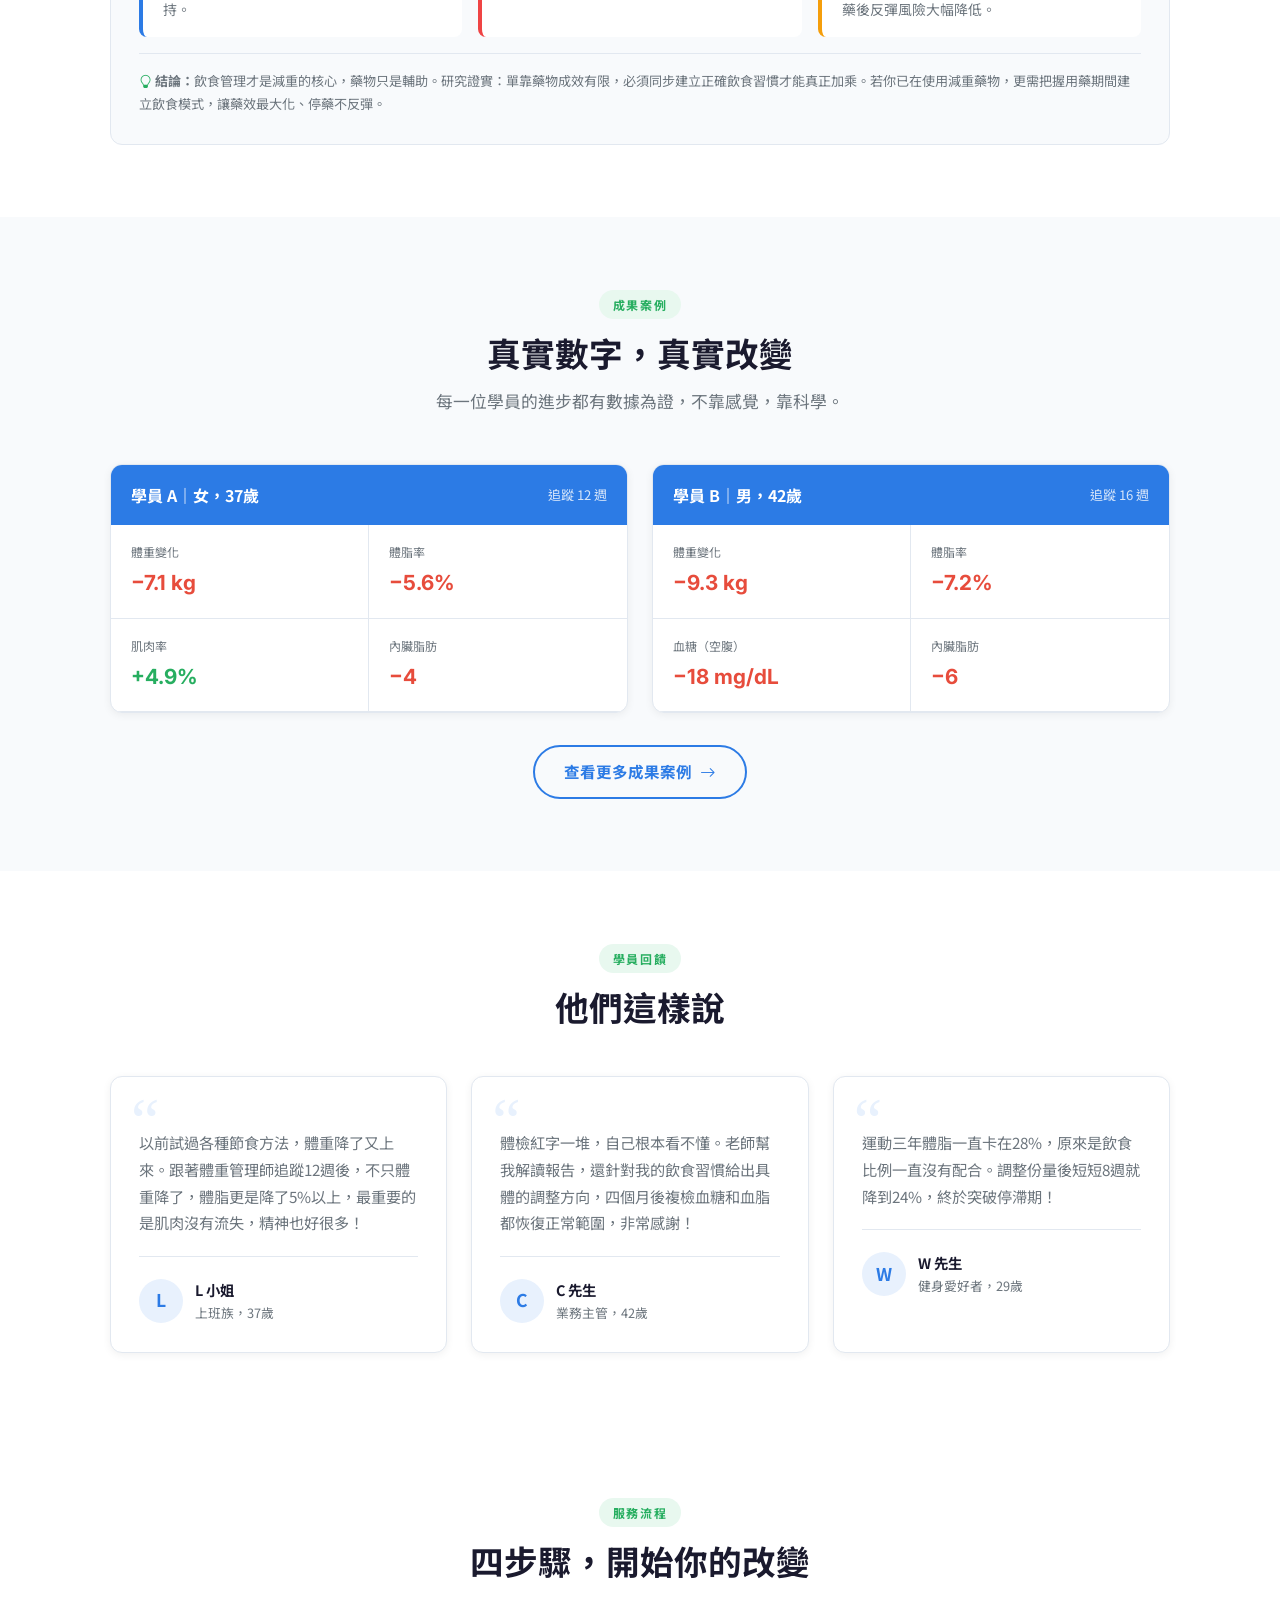
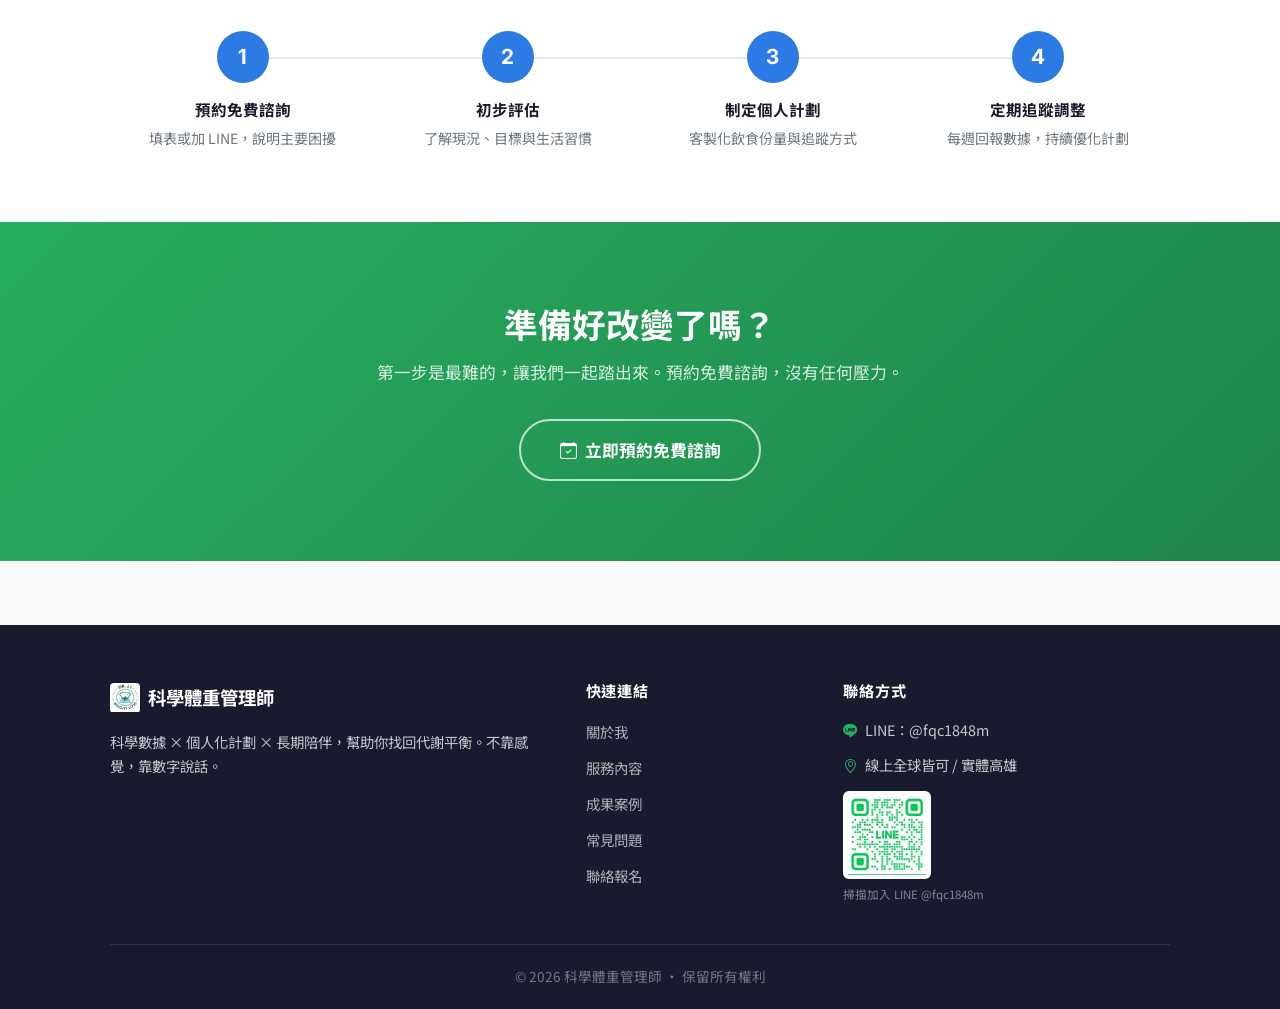
==== commit 805a5886: "首頁統計：減去體重脂肪佔比直接顯示 70%↑（紅色） Co-Authored-By: Claude Sonnet 4.6 <noreply@anthropic.com>" ====
--- a/index.html
+++ b/index.html
@@ -267,9 +267,8 @@
         <div class="stat-label">平均減體脂（12週）</div>
       </div>
       <div class="stat-card" data-reveal>
-        <div class="stat-num num" style="color:#ef4444"><span data-target="68.7" data-decimal="1" data-suffix="%">0%</span></div>
+        <div class="stat-num" style="color:#ef4444;font-family:'Inter';font-weight:700;font-size:2rem;">70%↑</div>
         <div class="stat-label">減去體重脂肪佔比</div>
-        <div style="display:inline-block;margin-top:0.35rem;padding:0.15rem 0.6rem;background:#fef2f2;color:#ef4444;font-size:0.72rem;font-weight:700;border-radius:99px;border:1px solid #fca5a5;">70%↑ 為黃金標準</div>
       </div>
     </div>
   </div>
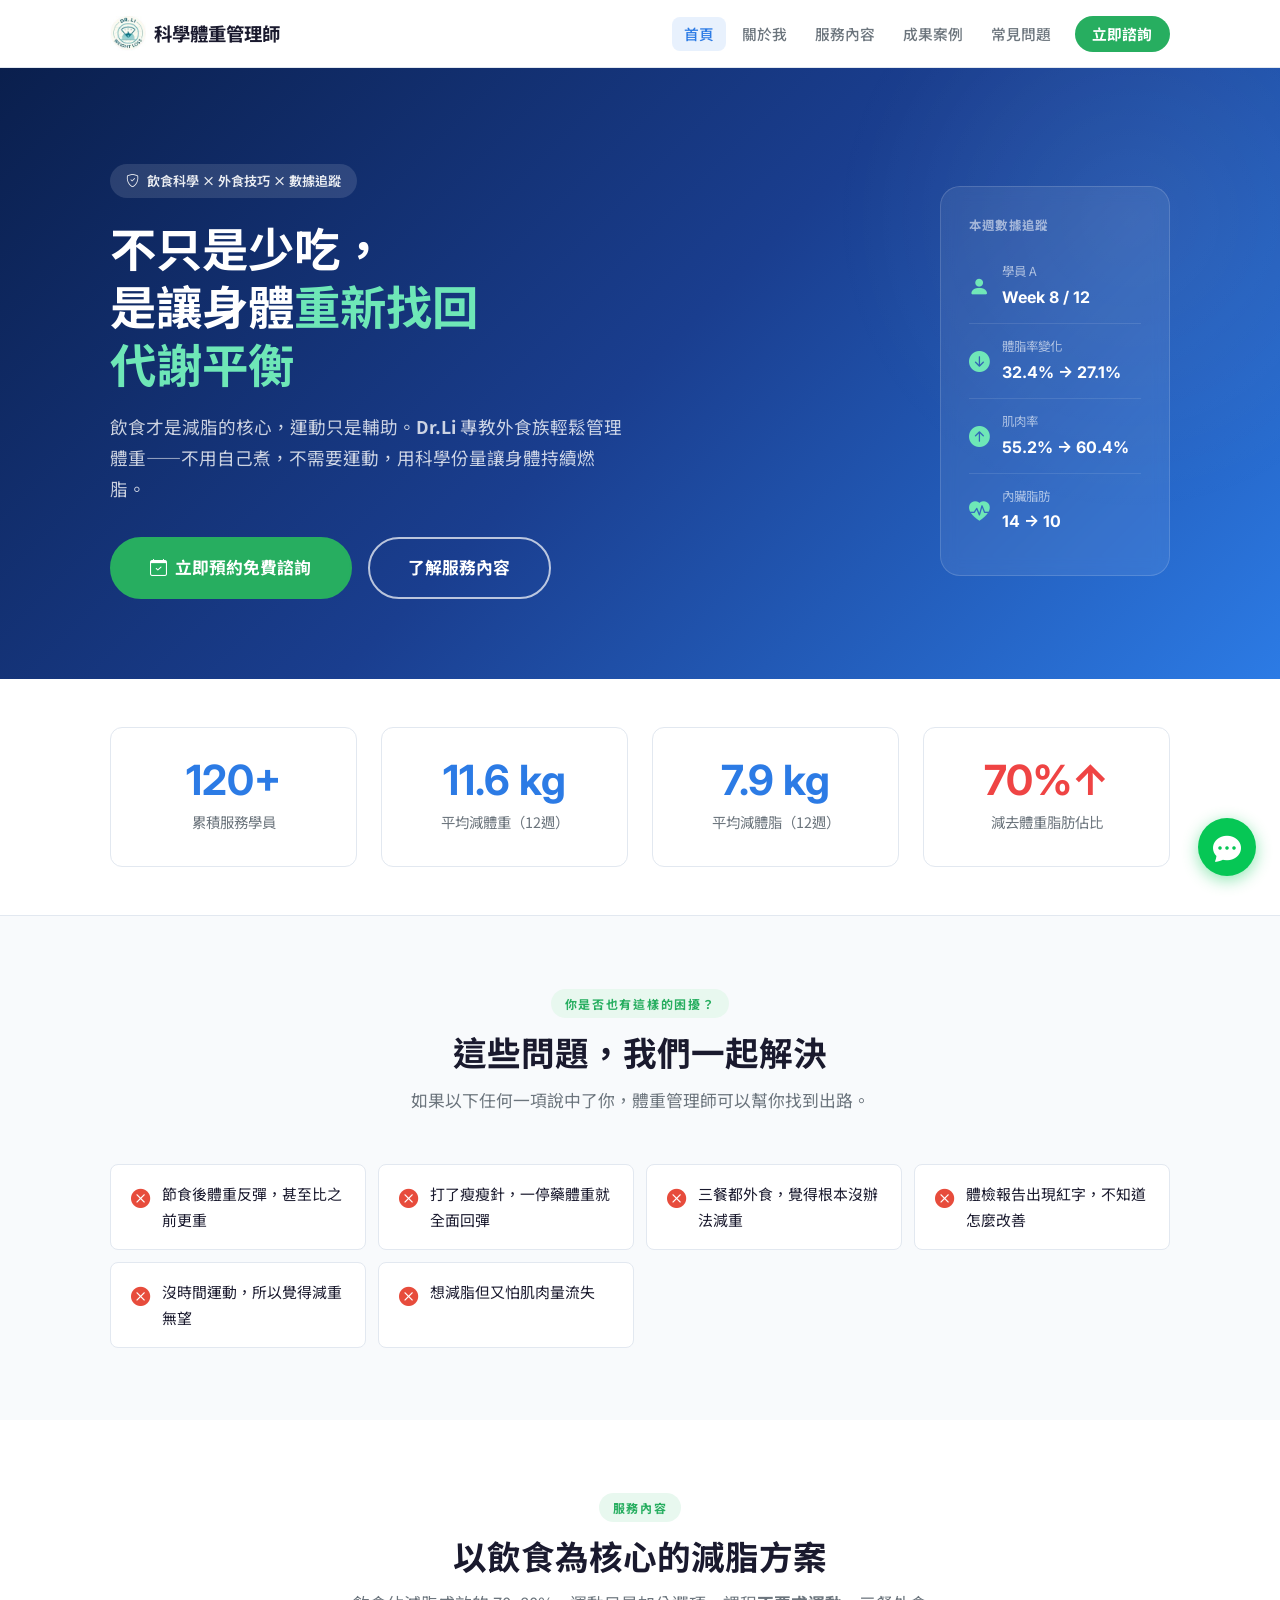
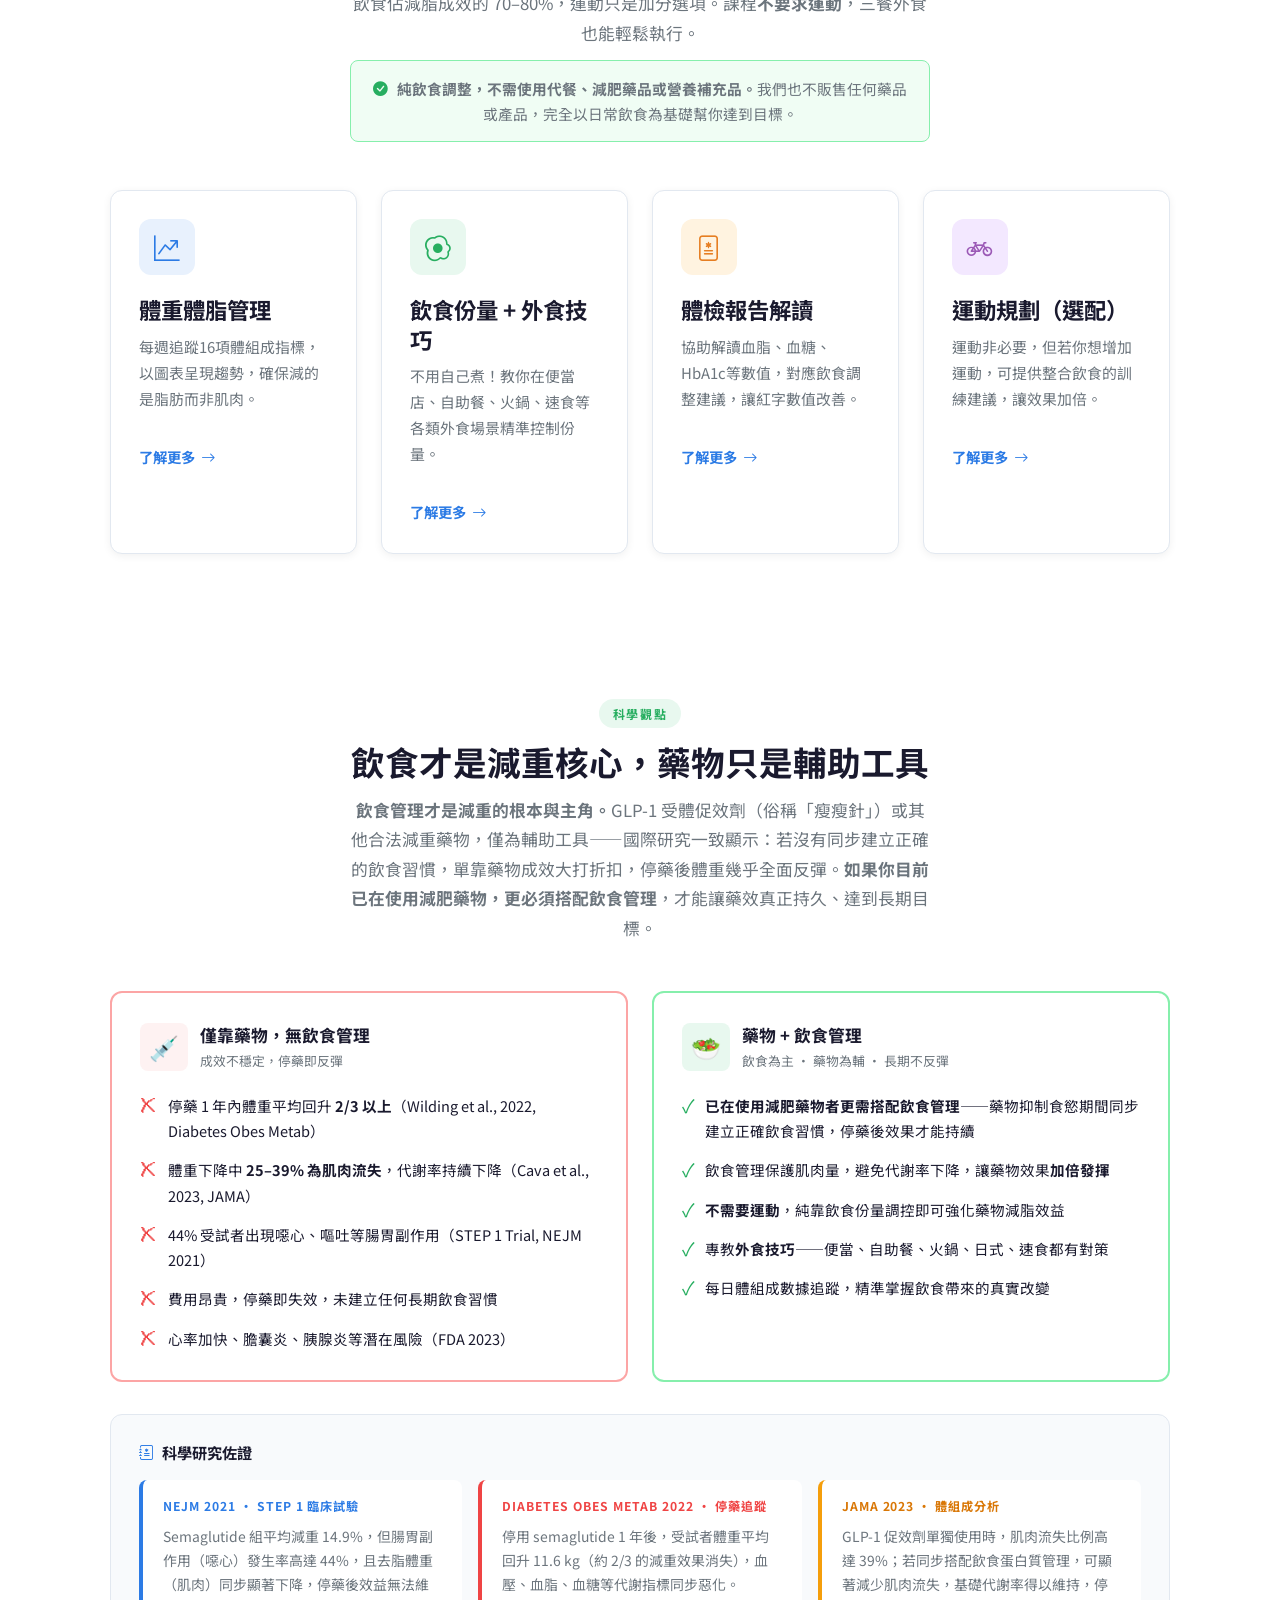
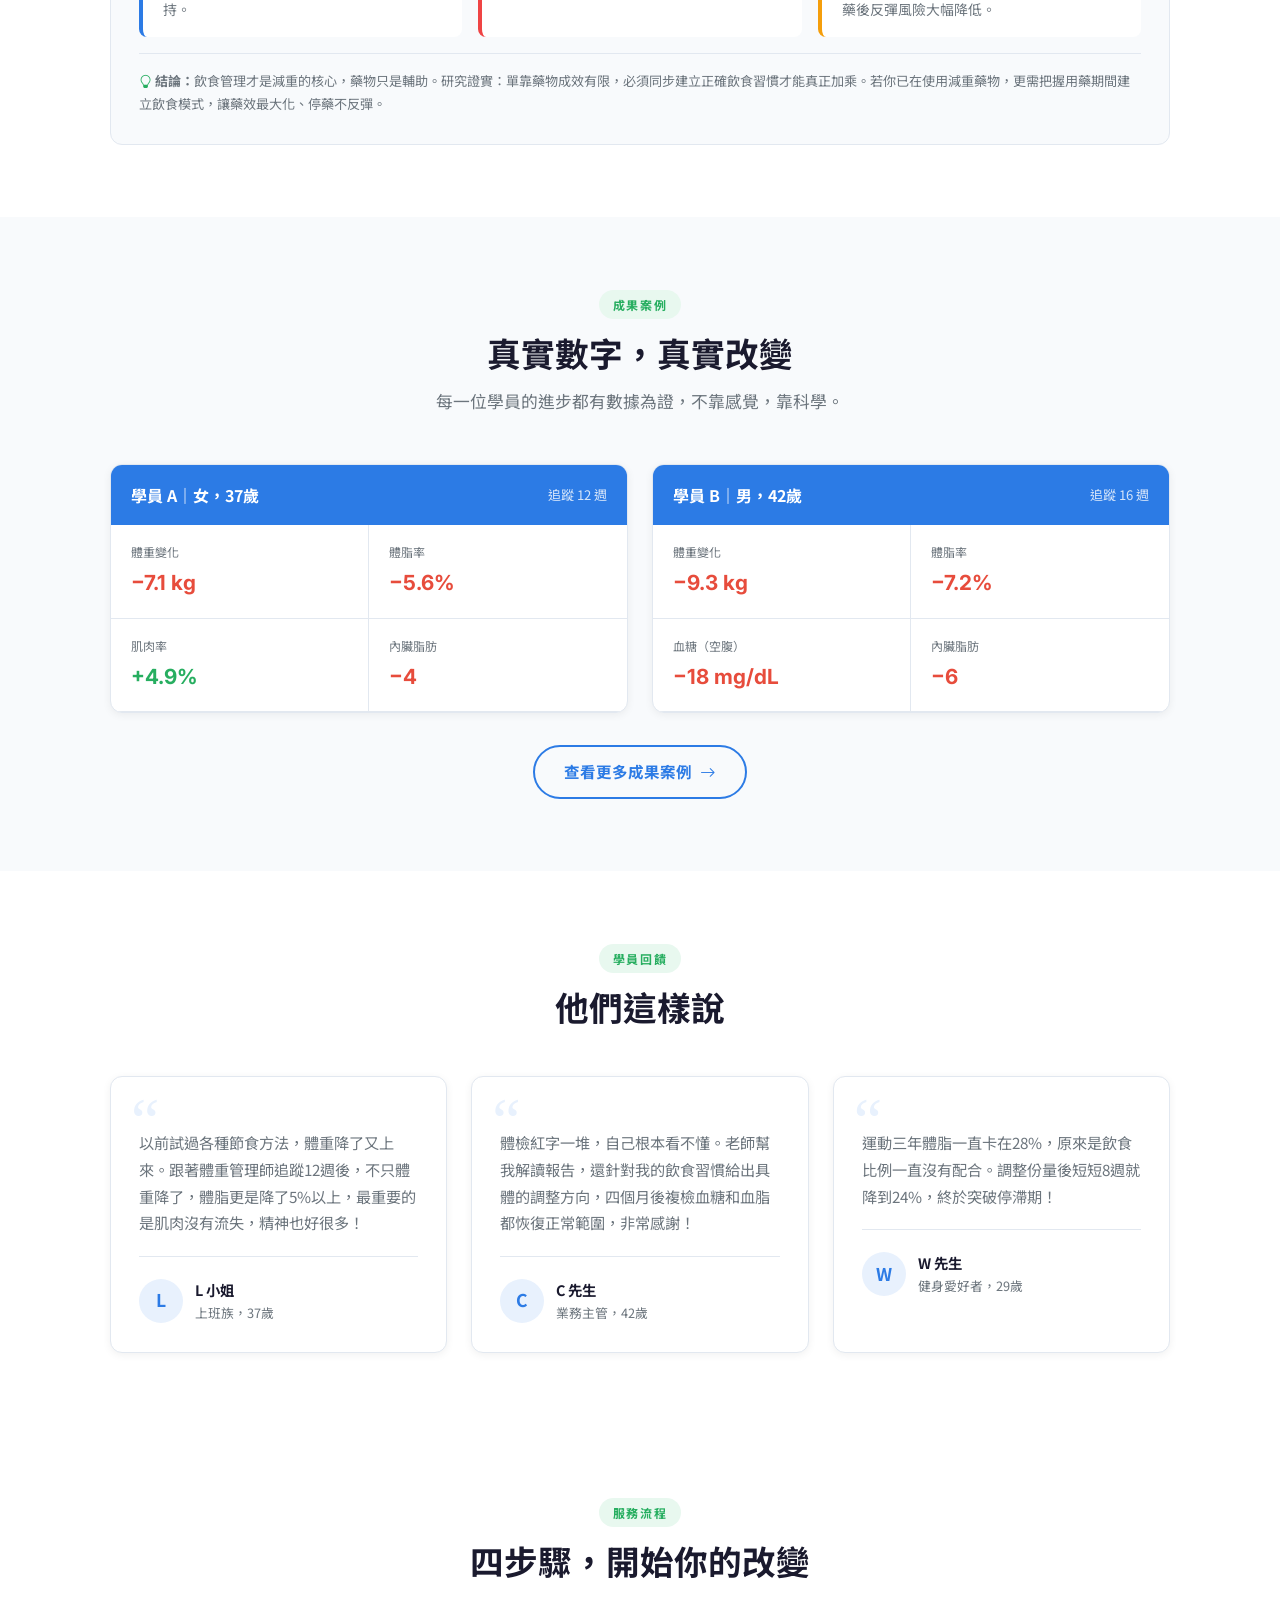
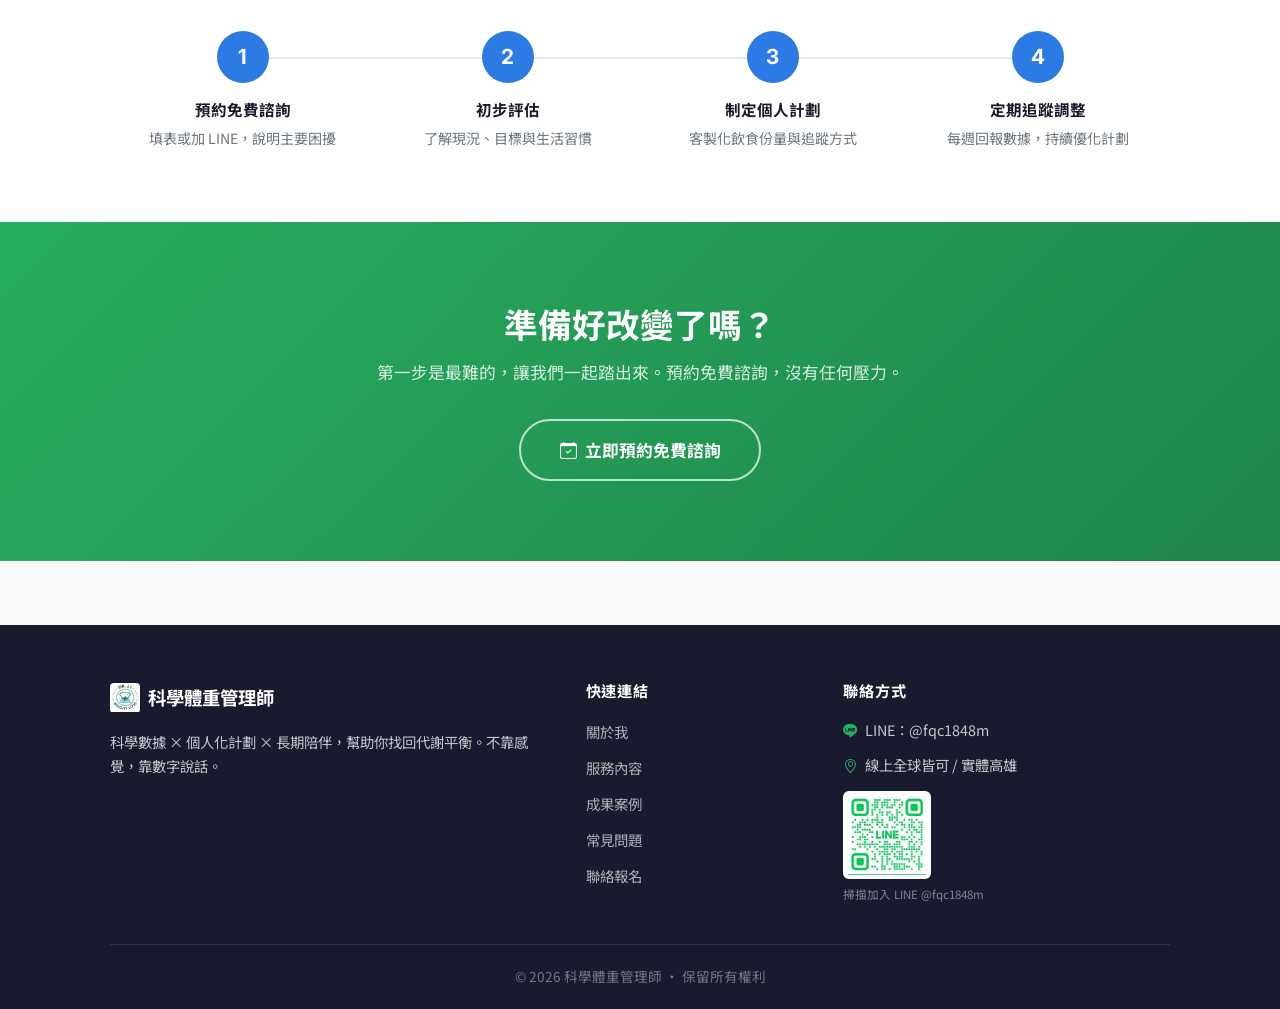
==== commit b645c199: "首頁統計：70%↑ 字體大小與其他三格一致 Co-Authored-By: Claude Sonnet 4.6 <noreply@anthropic.com>" ====
--- a/index.html
+++ b/index.html
@@ -267,7 +267,7 @@
         <div class="stat-label">平均減體脂（12週）</div>
       </div>
       <div class="stat-card" data-reveal>
-        <div class="stat-num" style="color:#ef4444;font-family:'Inter';font-weight:700;font-size:2rem;">70%↑</div>
+        <div class="stat-num num" style="color:#ef4444;">70%↑</div>
         <div class="stat-label">減去體重脂肪佔比</div>
       </div>
     </div>
